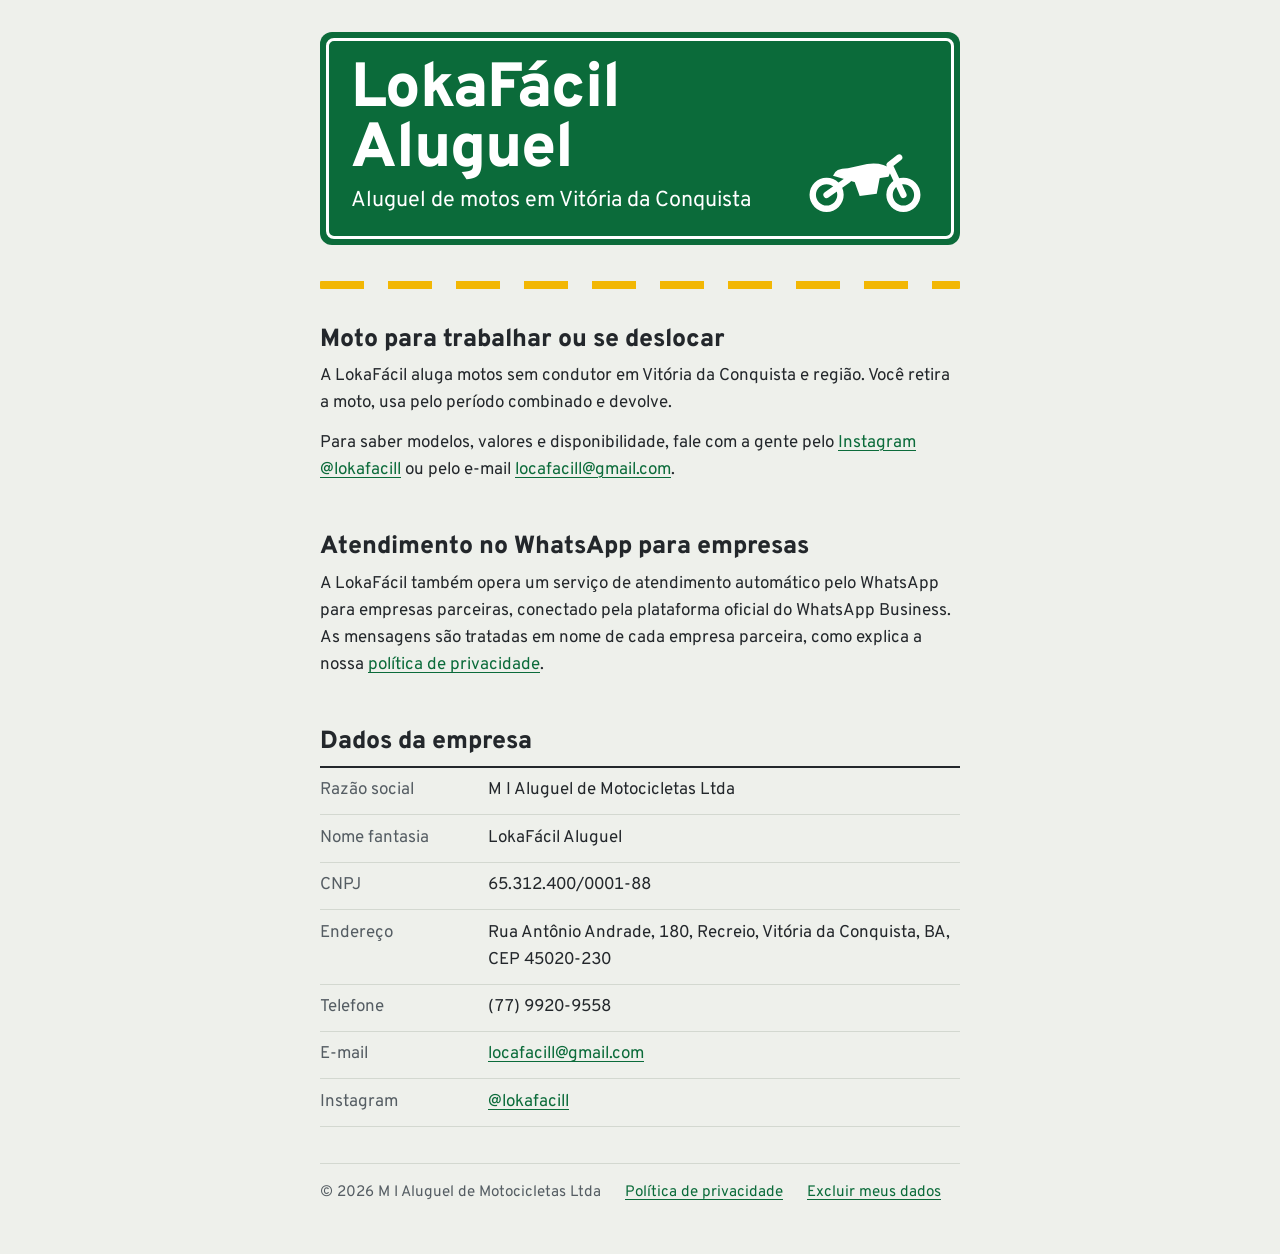
==== index.html @ fe65a920 "feat: site institucional da LokaFácil Aluguel no domínio lokafacill.com.br A página inicial, a polít" ====
<!doctype html>
<html lang="pt-BR">
<head>
  <meta charset="utf-8">
  <meta name="viewport" content="width=device-width, initial-scale=1">
  <title>LokaFácil Aluguel | Aluguel de motos em Vitória da Conquista</title>
  <meta name="description" content="LokaFácil Aluguel: aluguel de motos sem condutor em Vitória da Conquista, Bahia.">
  <link rel="preconnect" href="https://fonts.googleapis.com">
  <link rel="preconnect" href="https://fonts.gstatic.com" crossorigin>
  <link rel="stylesheet" href="https://fonts.googleapis.com/css2?family=Overpass:wght@400;800&display=swap">
  <link rel="stylesheet" href="estilo.css">
</head>
<body>
  <main class="pagina">
    <header class="placa">
      <div class="placa-miolo">
        <h1>LokaFácil Aluguel</h1>
        <p class="destino">Aluguel de motos em Vitória da Conquista</p>
        <svg viewBox="0 0 120 80" role="img" aria-label="Pictograma de moto" fill="none" stroke="currentColor" stroke-width="6" stroke-linecap="round" stroke-linejoin="round">
          <circle cx="24" cy="58" r="13"/>
          <circle cx="96" cy="58" r="13"/>
          <path d="M24 58 L44 44"/>
          <path d="M96 58 L83 30 L92 23"/>
          <path fill="currentColor" stroke="none" d="M30 40 Q32 33 44 33 L62 29 Q76 27 85 34 L82 41 L50 46 Z"/>
          <path fill="currentColor" stroke="none" d="M50 45 L74 41 L71 57 L55 59 Z"/>
        </svg>
      </div>
    </header>
    <div class="faixa" aria-hidden="true"></div>

    <section aria-labelledby="t-fazemos">
      <h2 id="t-fazemos">Moto para trabalhar ou se deslocar</h2>
      <p>A LokaFácil aluga motos sem condutor em Vitória da Conquista e região. Você retira a moto, usa pelo período combinado e devolve.</p>
      <p>Para saber modelos, valores e disponibilidade, fale com a gente pelo <a href="https://www.instagram.com/lokafacill/" rel="noopener">Instagram @lokafacill</a> ou pelo e-mail <a href="mailto:locafacill@gmail.com">locafacill@gmail.com</a>.</p>
    </section>

    <section aria-labelledby="t-whatsapp">
      <h2 id="t-whatsapp">Atendimento no WhatsApp para empresas</h2>
      <p>A LokaFácil também opera um serviço de atendimento automático pelo WhatsApp para empresas parceiras, conectado pela plataforma oficial do WhatsApp Business. As mensagens são tratadas em nome de cada empresa parceira, como explica a nossa <a href="privacidade.html">política de privacidade</a>.</p>
    </section>

    <section aria-labelledby="t-empresa">
      <h2 id="t-empresa">Dados da empresa</h2>
      <dl class="registro">
        <div><dt>Razão social</dt><dd>M I Aluguel de Motocicletas Ltda</dd></div>
        <div><dt>Nome fantasia</dt><dd>LokaFácil Aluguel</dd></div>
        <div><dt>CNPJ</dt><dd>65.312.400/0001-88</dd></div>
        <div><dt>Endereço</dt><dd>Rua Antônio Andrade, 180, Recreio, Vitória da Conquista, BA, CEP 45020-230</dd></div>
        <div><dt>Telefone</dt><dd>(77) 9920-9558</dd></div>
        <div><dt>E-mail</dt><dd><a href="mailto:locafacill@gmail.com">locafacill@gmail.com</a></dd></div>
        <div><dt>Instagram</dt><dd><a href="https://www.instagram.com/lokafacill/" rel="noopener">@lokafacill</a></dd></div>
      </dl>
    </section>

    <footer>
      <span>© 2026 M I Aluguel de Motocicletas Ltda</span>
      <a href="privacidade.html">Política de privacidade</a>
      <a href="privacidade.html#exclusao">Excluir meus dados</a>
    </footer>
  </main>
</body>
</html>
---- estilo.css ----
/*
  Placa de orientação de rodovia: o único elemento forte da página. O resto é documento sóbrio.
  Cores: verde-placa, branco-placa, asfalto (texto), meio-fio (fundo frio) e faixa amarela (só no divisor de pista).
  Letra: Overpass, a versão livre da Highway Gothic das placas de estrada, em 400 e 800.
  Layout: uma coluna alinhada à esquerda, até ~42rem; no celular, a placa ocupa a largura toda.
*/
:root {
  --verde-placa: #0b6b3a;
  --branco-placa: #ffffff;
  --asfalto: #23272b;
  --asfalto-suave: #555d63;
  --meio-fio: #eef0eb;
  --linha: #d3d8d0;
  --faixa: #f2b705;
  --link: #0b6b3a;
  --fonte: "Overpass", "Segoe UI", system-ui, sans-serif;
}
@media (prefers-color-scheme: dark) {
  :root {
    --asfalto: #edefea;
    --asfalto-suave: #aeb6af;
    --meio-fio: #1b1e21;
    --linha: #343a3f;
    --link: #8ad6ab;
    color-scheme: dark;
  }
}

* { box-sizing: border-box; }
html { -webkit-text-size-adjust: 100%; }
body {
  margin: 0;
  background: var(--meio-fio);
  color: var(--asfalto);
  font-family: var(--fonte);
  font-size: 1.0625rem;
  line-height: 1.6;
}
.pagina {
  max-width: 42rem;
  margin: 0 auto;
  padding-inline: 16px;
  padding-block: 2rem 3rem;
  display: grid;
  gap: 2.25rem;
}

/* A placa: verde, borda branca por dentro, cantos de placa. */
.placa {
  background: var(--verde-placa);
  color: var(--branco-placa);
  border-radius: 0.75rem;
  padding: 0.4rem;
}
.placa-miolo {
  border: 3px solid var(--branco-placa);
  border-radius: 0.5rem;
  padding: 1.25rem 1.35rem 1.1rem;
  display: grid;
  grid-template-columns: 1fr auto;
  align-items: end;
  gap: 0.25rem 1.25rem;
}
.placa h1 {
  margin: 0;
  font-weight: 800;
  font-size: clamp(2.4rem, 9vw, 3.9rem);
  line-height: 0.95;
  letter-spacing: -0.015em;
  text-wrap: balance;
}
.placa .destino { margin: 0; font-size: clamp(1.1rem, 3.5vw, 1.35rem); grid-column: 1; }
.placa .destino a { color: inherit; }
.placa svg { grid-column: 2; grid-row: 1 / span 2; width: clamp(5.5rem, 20vw, 8rem); height: auto; }
.placa.pequena h1 { font-size: clamp(2rem, 7vw, 3rem); }

/* A faixa amarela tracejada de pista: o divisor entre a placa e o texto. */
.faixa {
  height: 0.45rem;
  background: repeating-linear-gradient(90deg, var(--faixa) 0 2.75rem, transparent 2.75rem 4.25rem);
  border-radius: 1px;
}

h2 { font-weight: 800; font-size: 1.55rem; line-height: 1.2; margin: 0 0 0.55rem; text-wrap: balance; }
h3 { font-weight: 800; font-size: 1.1rem; margin: 1.15rem 0 0.3rem; }
section p { margin: 0 0 0.75rem; }
section ul { margin: 0 0 0.75rem; padding-left: 1.2rem; display: grid; gap: 0.35rem; }

/* Os dados da empresa: linhas de registro, sem cartão. */
.registro { margin: 0; border-top: 2px solid var(--asfalto); }
.registro div {
  display: grid;
  grid-template-columns: 9.5rem 1fr;
  gap: 1rem;
  padding: 0.6rem 0;
  border-bottom: 1px solid var(--linha);
}
.registro dt { color: var(--asfalto-suave); }
.registro dd { margin: 0; min-width: 0; overflow-wrap: anywhere; font-variant-numeric: tabular-nums; }

.atualizada { margin: 0; color: var(--asfalto-suave); }

a { color: var(--link); text-underline-offset: 0.18em; text-decoration-thickness: 1px; }
a:hover { text-decoration-thickness: 2px; }
a:focus-visible { outline: 3px solid var(--faixa); outline-offset: 2px; border-radius: 2px; }

footer {
  border-top: 1px solid var(--linha);
  padding-top: 1.1rem;
  color: var(--asfalto-suave);
  font-size: 0.95rem;
  display: flex;
  flex-wrap: wrap;
  gap: 0.5rem 1.5rem;
}

@media (max-width: 30rem) {
  .registro div { grid-template-columns: 1fr; gap: 0; }
  .placa-miolo { padding: 1rem 1rem 0.9rem; }
}
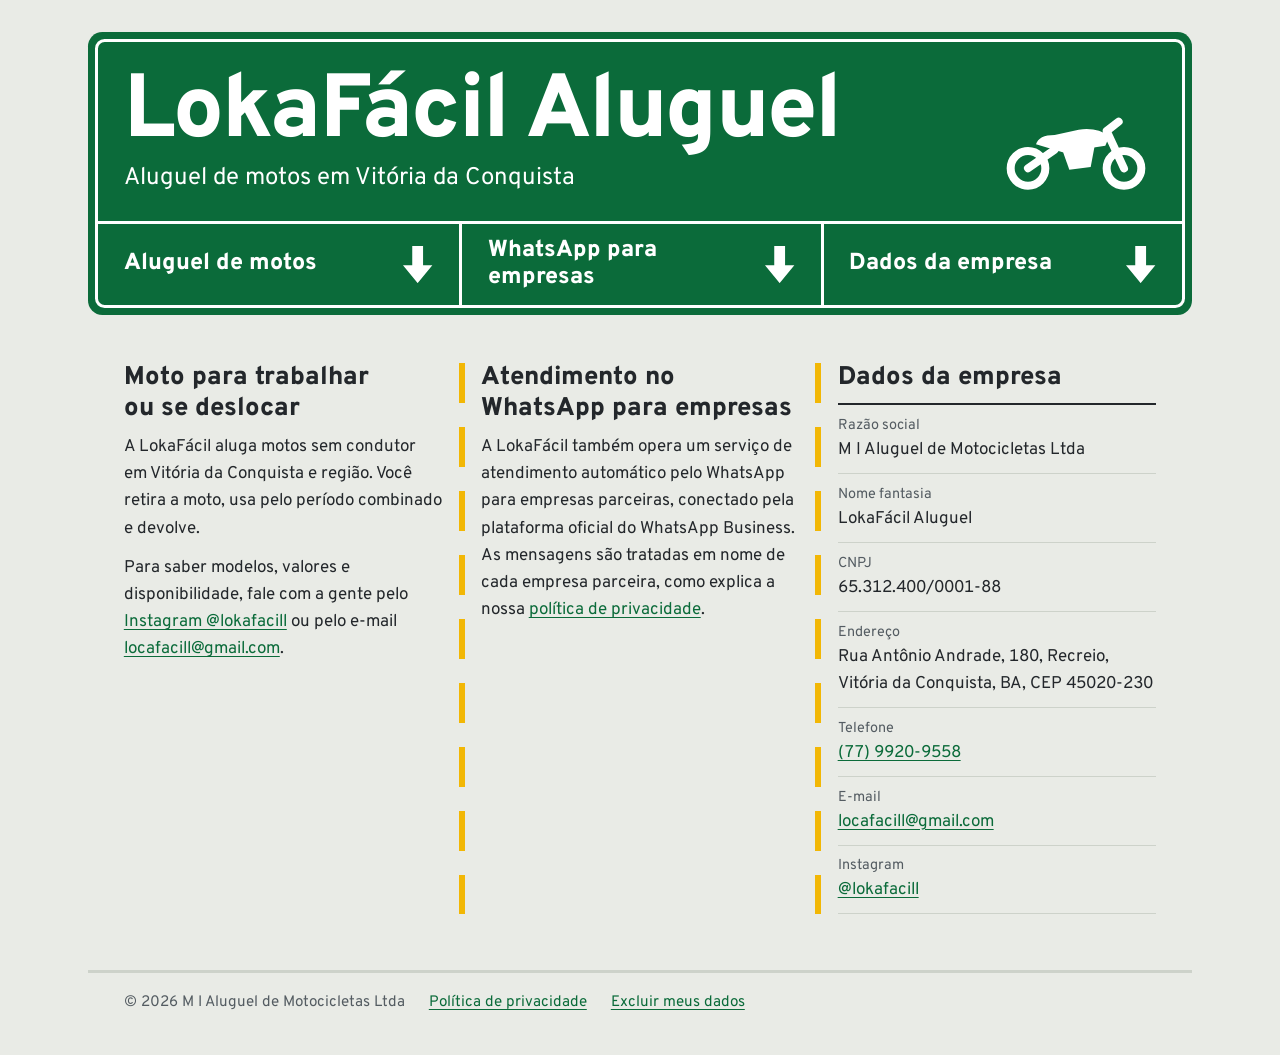
==== commit 0f2f8155: "feat: o pórtico de rodovia — a placa vira a navegação e as seções correm nas faixas da pista A placa" ====
--- a/index.html
+++ b/index.html
@@ -5,58 +5,72 @@
   <meta name="viewport" content="width=device-width, initial-scale=1">
   <title>LokaFácil Aluguel | Aluguel de motos em Vitória da Conquista</title>
   <meta name="description" content="LokaFácil Aluguel: aluguel de motos sem condutor em Vitória da Conquista, Bahia.">
+  <meta name="theme-color" content="#0b6b3a">
+  <link rel="icon" href="favicon.svg" type="image/svg+xml">
   <link rel="preconnect" href="https://fonts.googleapis.com">
   <link rel="preconnect" href="https://fonts.gstatic.com" crossorigin>
   <link rel="stylesheet" href="https://fonts.googleapis.com/css2?family=Overpass:wght@400;800&display=swap">
   <link rel="stylesheet" href="estilo.css">
 </head>
 <body>
-  <main class="pagina">
-    <header class="placa">
+  <svg width="0" height="0" class="oculto" aria-hidden="true">
+    <symbol id="seta" viewBox="0 0 40 48"><path d="M13 0h14v25h12L20 48 1 25h12z"/></symbol>
+  </svg>
+
+  <header class="portico">
+    <div class="placa">
       <div class="placa-miolo">
-        <h1>LokaFácil Aluguel</h1>
-        <p class="destino">Aluguel de motos em Vitória da Conquista</p>
-        <svg viewBox="0 0 120 80" role="img" aria-label="Pictograma de moto" fill="none" stroke="currentColor" stroke-width="6" stroke-linecap="round" stroke-linejoin="round">
-          <circle cx="24" cy="58" r="13"/>
-          <circle cx="96" cy="58" r="13"/>
-          <path d="M24 58 L44 44"/>
-          <path d="M96 58 L83 30 L92 23"/>
-          <path fill="currentColor" stroke="none" d="M30 40 Q32 33 44 33 L62 29 Q76 27 85 34 L82 41 L50 46 Z"/>
-          <path fill="currentColor" stroke="none" d="M50 45 L74 41 L71 57 L55 59 Z"/>
-        </svg>
+        <div class="marca">
+          <h1>LokaFácil Aluguel</h1>
+          <p class="destino">Aluguel de motos em Vitória da Conquista</p>
+          <svg class="moto" viewBox="0 0 120 80" role="img" aria-label="Pictograma de moto" fill="none" stroke="currentColor" stroke-width="6" stroke-linecap="round" stroke-linejoin="round">
+            <circle cx="24" cy="58" r="13"/>
+            <circle cx="96" cy="58" r="13"/>
+            <path d="M24 58 L44 44"/>
+            <path d="M96 58 L83 30 L92 23"/>
+            <path fill="currentColor" stroke="none" d="M30 40 Q32 33 44 33 L62 29 Q76 27 85 34 L82 41 L50 46 Z"/>
+            <path fill="currentColor" stroke="none" d="M50 45 L74 41 L71 57 L55 59 Z"/>
+          </svg>
+        </div>
+        <nav class="faixas" aria-label="Nesta página">
+          <a href="#aluguel"><span>Aluguel de motos</span><svg aria-hidden="true"><use href="#seta"/></svg></a>
+          <a href="#whatsapp"><span>WhatsApp para empresas</span><svg aria-hidden="true"><use href="#seta"/></svg></a>
+          <a href="#empresa"><span>Dados da empresa</span><svg aria-hidden="true"><use href="#seta"/></svg></a>
+        </nav>
       </div>
-    </header>
-    <div class="faixa" aria-hidden="true"></div>
+    </div>
+  </header>
 
-    <section aria-labelledby="t-fazemos">
+  <main class="pista">
+    <section id="aluguel" aria-labelledby="t-fazemos">
       <h2 id="t-fazemos">Moto para trabalhar ou se deslocar</h2>
       <p>A LokaFácil aluga motos sem condutor em Vitória da Conquista e região. Você retira a moto, usa pelo período combinado e devolve.</p>
       <p>Para saber modelos, valores e disponibilidade, fale com a gente pelo <a href="https://www.instagram.com/lokafacill/" rel="noopener">Instagram @lokafacill</a> ou pelo e-mail <a href="mailto:locafacill@gmail.com">locafacill@gmail.com</a>.</p>
     </section>
 
-    <section aria-labelledby="t-whatsapp">
+    <section id="whatsapp" aria-labelledby="t-whatsapp">
       <h2 id="t-whatsapp">Atendimento no WhatsApp para empresas</h2>
       <p>A LokaFácil também opera um serviço de atendimento automático pelo WhatsApp para empresas parceiras, conectado pela plataforma oficial do WhatsApp Business. As mensagens são tratadas em nome de cada empresa parceira, como explica a nossa <a href="privacidade.html">política de privacidade</a>.</p>
     </section>
 
-    <section aria-labelledby="t-empresa">
+    <section id="empresa" aria-labelledby="t-empresa">
       <h2 id="t-empresa">Dados da empresa</h2>
       <dl class="registro">
         <div><dt>Razão social</dt><dd>M I Aluguel de Motocicletas Ltda</dd></div>
         <div><dt>Nome fantasia</dt><dd>LokaFácil Aluguel</dd></div>
         <div><dt>CNPJ</dt><dd>65.312.400/0001-88</dd></div>
-        <div><dt>Endereço</dt><dd>Rua Antônio Andrade, 180, Recreio, Vitória da Conquista, BA, CEP 45020-230</dd></div>
-        <div><dt>Telefone</dt><dd>(77) 9920-9558</dd></div>
+        <div><dt>Endereço</dt><dd>Rua Antônio Andrade, 180, Recreio, Vitória da Conquista, BA, <span class="junto">CEP 45020-230</span></dd></div>
+        <div><dt>Telefone</dt><dd><a class="junto" href="tel:+557799209558">(77) 9920-9558</a></dd></div>
         <div><dt>E-mail</dt><dd><a href="mailto:locafacill@gmail.com">locafacill@gmail.com</a></dd></div>
         <div><dt>Instagram</dt><dd><a href="https://www.instagram.com/lokafacill/" rel="noopener">@lokafacill</a></dd></div>
       </dl>
     </section>
+  </main>
 
-    <footer>
-      <span>© 2026 M I Aluguel de Motocicletas Ltda</span>
-      <a href="privacidade.html">Política de privacidade</a>
-      <a href="privacidade.html#exclusao">Excluir meus dados</a>
-    </footer>
-  </main>
+  <footer class="acostamento">
+    <span>© 2026 M I Aluguel de Motocicletas Ltda</span>
+    <a href="privacidade.html">Política de privacidade</a>
+    <a href="privacidade.html#exclusao">Excluir meus dados</a>
+  </footer>
 </body>
 </html>
--- a/estilo.css
+++ b/estilo.css
@@ -1,112 +1,162 @@
 /*
-  Placa de orientação de rodovia: o único elemento forte da página. O resto é documento sóbrio.
-  Cores: verde-placa, branco-placa, asfalto (texto), meio-fio (fundo frio) e faixa amarela (só no divisor de pista).
+  O pórtico de rodovia: a placa suspensa é a navegação, e cada faixa dela aponta (seta para baixo, como nas placas
+  aéreas) para a faixa da pista logo abaixo — as seções. É o único elemento forte; o resto é documento sóbrio.
+  Cores: verde-placa e branco-placa; asfalto (texto) sobre concreto (fundo); a faixa amarela só na pintura da pista e
+  no foco do teclado. No modo escuro, o fundo vira o próprio asfalto.
   Letra: Overpass, a versão livre da Highway Gothic das placas de estrada, em 400 e 800.
-  Layout: uma coluna alinhada à esquerda, até ~42rem; no celular, a placa ocupa a largura toda.
+  Layout: no computador, três faixas lado a lado sob as três faixas da placa; no celular, tudo empilha.
 */
 :root {
   --verde-placa: #0b6b3a;
   --branco-placa: #ffffff;
   --asfalto: #23272b;
-  --asfalto-suave: #555d63;
-  --meio-fio: #eef0eb;
-  --linha: #d3d8d0;
+  --asfalto-suave: #545c62;
+  --concreto: #e9ebe6;
+  --linha: #cdd2ca;
   --faixa: #f2b705;
   --link: #0b6b3a;
   --fonte: "Overpass", "Segoe UI", system-ui, sans-serif;
+  --largura: 74rem;
+  --margem: clamp(16px, 4vw, 2.5rem);
+  /* O recuo da placa até o texto dela: a borda verde, o friso branco e o respiro. O texto da pista usa o mesmo. */
+  --recuo: calc(0.45rem + 3px + clamp(1rem, 2.4vw, 1.6rem));
+  --entre-faixas: clamp(1.5rem, 3vw, 2.75rem);
+  color-scheme: light;
 }
 @media (prefers-color-scheme: dark) {
   :root {
-    --asfalto: #edefea;
-    --asfalto-suave: #aeb6af;
-    --meio-fio: #1b1e21;
-    --linha: #343a3f;
-    --link: #8ad6ab;
+    --asfalto: #eceee9;
+    --asfalto-suave: #aab2ab;
+    --concreto: #25292d;
+    --linha: #3b4247;
+    --link: #8fd9b0;
     color-scheme: dark;
   }
 }
 
 * { box-sizing: border-box; }
-html { -webkit-text-size-adjust: 100%; }
+html { -webkit-text-size-adjust: 100%; scroll-behavior: smooth; }
+@media (prefers-reduced-motion: reduce) { html { scroll-behavior: auto; } }
 body {
   margin: 0;
-  background: var(--meio-fio);
+  background: var(--concreto);
   color: var(--asfalto);
   font-family: var(--fonte);
   font-size: 1.0625rem;
   line-height: 1.6;
 }
-.pagina {
-  max-width: 42rem;
+.oculto { position: absolute; }
+
+/* O pórtico: a placa ocupa a largura da pista. */
+.portico {
+  max-width: var(--largura);
   margin: 0 auto;
-  padding-inline: 16px;
-  padding-block: 2rem 3rem;
-  display: grid;
-  gap: 2.25rem;
+  padding: clamp(1rem, 3vw, 2rem) var(--margem) 0;
 }
-
-/* A placa: verde, borda branca por dentro, cantos de placa. */
 .placa {
   background: var(--verde-placa);
   color: var(--branco-placa);
-  border-radius: 0.75rem;
-  padding: 0.4rem;
+  border-radius: 0.9rem;
+  padding: 0.45rem;
 }
 .placa-miolo {
   border: 3px solid var(--branco-placa);
-  border-radius: 0.5rem;
-  padding: 1.25rem 1.35rem 1.1rem;
+  border-radius: 0.6rem;
+}
+.marca {
   display: grid;
   grid-template-columns: 1fr auto;
   align-items: end;
-  gap: 0.25rem 1.25rem;
+  gap: 0.25rem 1.5rem;
+  padding: clamp(1.1rem, 2.6vw, 1.9rem) clamp(1rem, 2.4vw, 1.6rem) clamp(1rem, 2.2vw, 1.5rem);
 }
-.placa h1 {
+.marca h1 {
   margin: 0;
   font-weight: 800;
-  font-size: clamp(2.4rem, 9vw, 3.9rem);
-  line-height: 0.95;
-  letter-spacing: -0.015em;
+  font-size: clamp(2.6rem, 8.5vw, 5.6rem);
+  line-height: 0.92;
+  letter-spacing: -0.02em;
   text-wrap: balance;
 }
-.placa .destino { margin: 0; font-size: clamp(1.1rem, 3.5vw, 1.35rem); grid-column: 1; }
-.placa .destino a { color: inherit; }
-.placa svg { grid-column: 2; grid-row: 1 / span 2; width: clamp(5.5rem, 20vw, 8rem); height: auto; }
-.placa.pequena h1 { font-size: clamp(2rem, 7vw, 3rem); }
+.marca .destino { margin: 0; font-size: clamp(1.1rem, 2.6vw, 1.5rem); grid-column: 1; }
+.marca .destino a { color: inherit; }
+.marca .moto { grid-column: 2; grid-row: 1 / span 2; width: clamp(5rem, 16vw, 10rem); height: auto; }
+.pequena .marca h1 { font-size: clamp(2.1rem, 6.5vw, 3.8rem); }
 
-/* A faixa amarela tracejada de pista: o divisor entre a placa e o texto. */
-.faixa {
-  height: 0.45rem;
-  background: repeating-linear-gradient(90deg, var(--faixa) 0 2.75rem, transparent 2.75rem 4.25rem);
-  border-radius: 1px;
+/* As faixas da placa: cada destino com a seta da placa aérea. Separadas por friso branco, como na placa de verdade. */
+.faixas {
+  display: grid;
+  grid-template-columns: repeat(3, 1fr);
+  border-top: 3px solid var(--branco-placa);
+}
+.faixas a {
+  display: flex;
+  align-items: center;
+  justify-content: space-between;
+  gap: 1rem;
+  padding: 0.85rem clamp(1rem, 2.4vw, 1.6rem);
+  color: var(--branco-placa);
+  font-weight: 800;
+  font-size: clamp(1.1rem, 1.9vw, 1.45rem);
+  line-height: 1.15;
+  text-decoration: none;
+}
+.faixas a + a { border-left: 3px solid var(--branco-placa); }
+.faixas svg { flex: none; width: 1.35em; height: 1.6em; fill: currentColor; }
+.faixas a:hover span { text-decoration: underline; text-decoration-thickness: 2px; text-underline-offset: 0.2em; }
+.pequena .faixas { grid-template-columns: 1fr; }
+
+/* A pista: as seções correm nas faixas, separadas pela faixa amarela tracejada. */
+.pista, .documento {
+  max-width: var(--largura);
+  margin: 0 auto;
+  padding: clamp(1.75rem, 4vw, 3rem) calc(var(--margem) + var(--recuo)) clamp(2rem, 5vw, 3.5rem);
+}
+.pista {
+  display: grid;
+  grid-template-columns: repeat(3, 1fr);
+  column-gap: var(--entre-faixas);
+}
+.pista section { position: relative; min-width: 0; scroll-margin-top: 1rem; }
+.pista section + section::before {
+  content: "";
+  position: absolute;
+  top: 0;
+  bottom: 0;
+  left: calc(var(--entre-faixas) / -2 - 3px);
+  width: 6px;
+  background: repeating-linear-gradient(180deg, var(--faixa) 0 2.5rem, transparent 2.5rem 4rem);
 }
 
-h2 { font-weight: 800; font-size: 1.55rem; line-height: 1.2; margin: 0 0 0.55rem; text-wrap: balance; }
+/* O documento (a política): uma coluna de leitura, alinhada ao texto da placa. */
+.documento > * { max-width: 46rem; }
+.documento section { scroll-margin-top: 1rem; margin-top: 2.25rem; }
+
+h2 { font-weight: 800; font-size: clamp(1.35rem, 2.2vw, 1.6rem); line-height: 1.2; margin: 0 0 0.6rem; text-wrap: balance; }
 h3 { font-weight: 800; font-size: 1.1rem; margin: 1.15rem 0 0.3rem; }
 section p { margin: 0 0 0.75rem; }
 section ul { margin: 0 0 0.75rem; padding-left: 1.2rem; display: grid; gap: 0.35rem; }
+.atualizada { margin: 0; color: var(--asfalto-suave); }
 
-/* Os dados da empresa: linhas de registro, sem cartão. */
+/* Os dados da empresa: linhas de registro, o rótulo acima do dado (a faixa é estreita). */
 .registro { margin: 0; border-top: 2px solid var(--asfalto); }
-.registro div {
-  display: grid;
-  grid-template-columns: 9.5rem 1fr;
-  gap: 1rem;
-  padding: 0.6rem 0;
-  border-bottom: 1px solid var(--linha);
-}
-.registro dt { color: var(--asfalto-suave); }
+.registro div { padding: 0.55rem 0; border-bottom: 1px solid var(--linha); }
+.registro dt { color: var(--asfalto-suave); font-size: 0.9rem; }
 .registro dd { margin: 0; min-width: 0; overflow-wrap: anywhere; font-variant-numeric: tabular-nums; }
-
-.atualizada { margin: 0; color: var(--asfalto-suave); }
+.junto { white-space: nowrap; }
 
 a { color: var(--link); text-underline-offset: 0.18em; text-decoration-thickness: 1px; }
 a:hover { text-decoration-thickness: 2px; }
-a:focus-visible { outline: 3px solid var(--faixa); outline-offset: 2px; border-radius: 2px; }
+a:focus-visible { outline: 3px solid var(--faixa); outline-offset: 3px; border-radius: 3px; }
+.faixas a:focus-visible { outline-offset: -6px; }
 
-footer {
-  border-top: 1px solid var(--linha);
-  padding-top: 1.1rem;
+/* O acostamento: a linha de bordo contínua fecha a pista. */
+/* Da largura da placa, para a linha de bordo terminar onde a placa termina. */
+.acostamento {
+  width: min(calc(100% - 2 * var(--margem)), calc(var(--largura) - 2 * var(--margem)));
+  margin: 0 auto 2.5rem;
+  padding: 1.1rem var(--recuo) 0;
+  border-top: 3px solid var(--linha);
   color: var(--asfalto-suave);
   font-size: 0.95rem;
   display: flex;
@@ -114,7 +164,23 @@
   gap: 0.5rem 1.5rem;
 }
 
+/* No celular e no tablet: a placa empilha os destinos; as seções descem uma a uma, com a faixa tracejada deitada. */
+@media (max-width: 56rem) {
+  .faixas { grid-template-columns: 1fr; }
+  .faixas a + a { border-left: 0; border-top: 3px solid var(--branco-placa); }
+  .pista { grid-template-columns: 1fr; row-gap: calc(var(--entre-faixas) * 1.6); }
+  .pista section + section::before {
+    top: calc(var(--entre-faixas) * -0.8 - 3px);
+    bottom: auto;
+    left: 0;
+    right: 0;
+    width: auto;
+    height: 6px;
+    background: repeating-linear-gradient(90deg, var(--faixa) 0 2.5rem, transparent 2.5rem 4rem);
+  }
+}
 @media (max-width: 30rem) {
-  .registro div { grid-template-columns: 1fr; gap: 0; }
-  .placa-miolo { padding: 1rem 1rem 0.9rem; }
+  :root { --recuo: 0px; }
+  .marca { grid-template-columns: 1fr; }
+  .marca .moto { grid-column: 1; grid-row: auto; justify-self: end; width: 4.5rem; margin-top: -0.25rem; }
 }
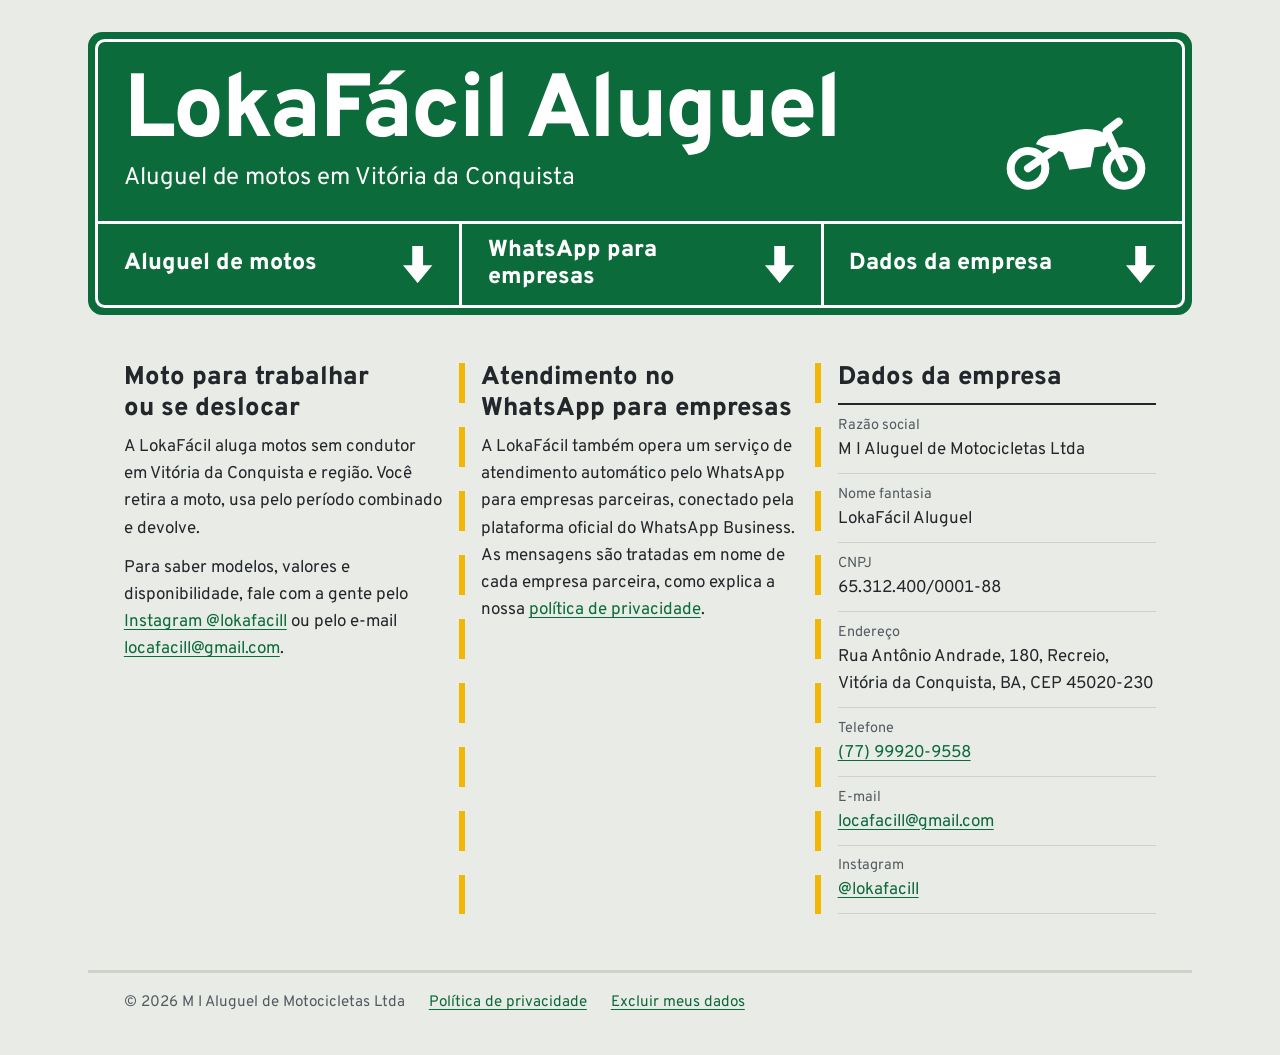
==== commit 5091a5b9: "fix: o telefone com o 9 (o do WhatsApp) na página e na política (Izaias, 10/10) Co-Authored-By: Clau" ====
--- a/index.html
+++ b/index.html
@@ -60,7 +60,7 @@
         <div><dt>Nome fantasia</dt><dd>LokaFácil Aluguel</dd></div>
         <div><dt>CNPJ</dt><dd>65.312.400/0001-88</dd></div>
         <div><dt>Endereço</dt><dd>Rua Antônio Andrade, 180, Recreio, Vitória da Conquista, BA, <span class="junto">CEP 45020-230</span></dd></div>
-        <div><dt>Telefone</dt><dd><a class="junto" href="tel:+557799209558">(77) 9920-9558</a></dd></div>
+        <div><dt>Telefone</dt><dd><a class="junto" href="tel:+5577999209558">(77) 99920-9558</a></dd></div>
         <div><dt>E-mail</dt><dd><a href="mailto:locafacill@gmail.com">locafacill@gmail.com</a></dd></div>
         <div><dt>Instagram</dt><dd><a href="https://www.instagram.com/lokafacill/" rel="noopener">@lokafacill</a></dd></div>
       </dl>
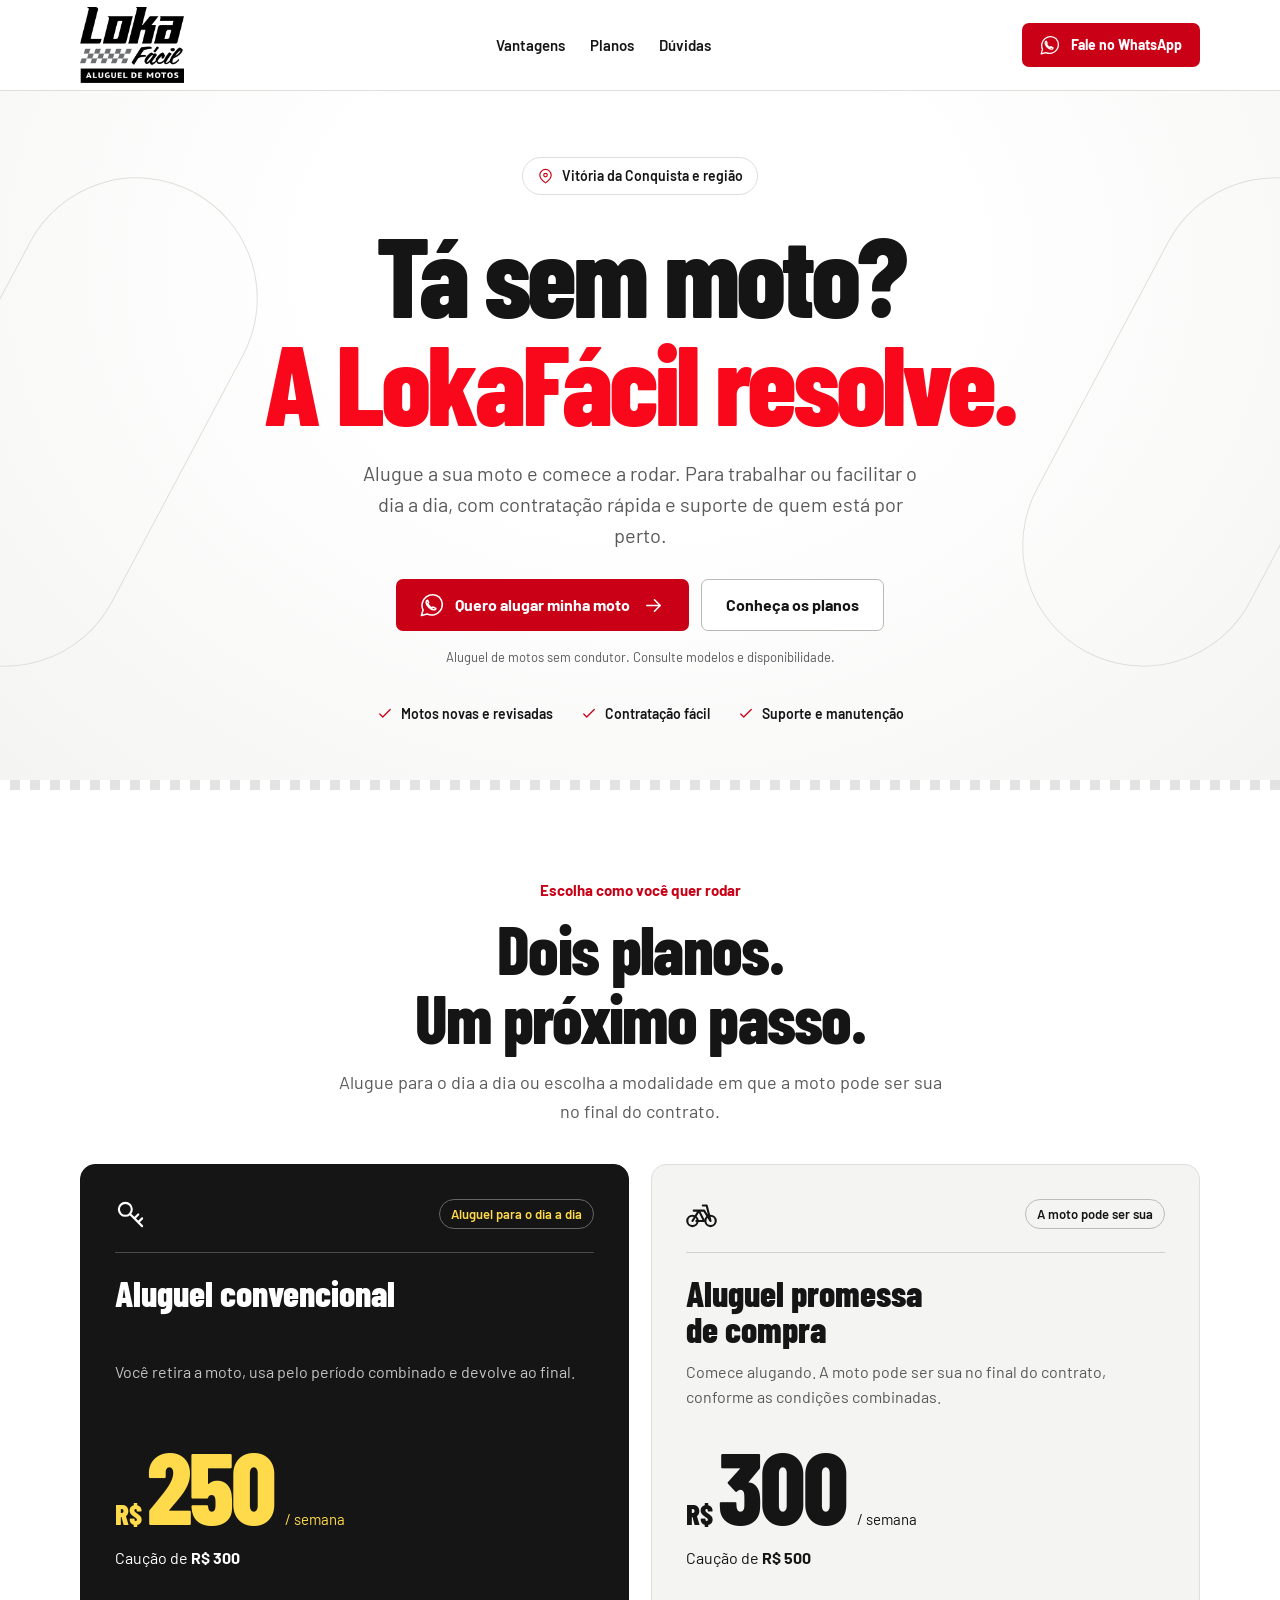
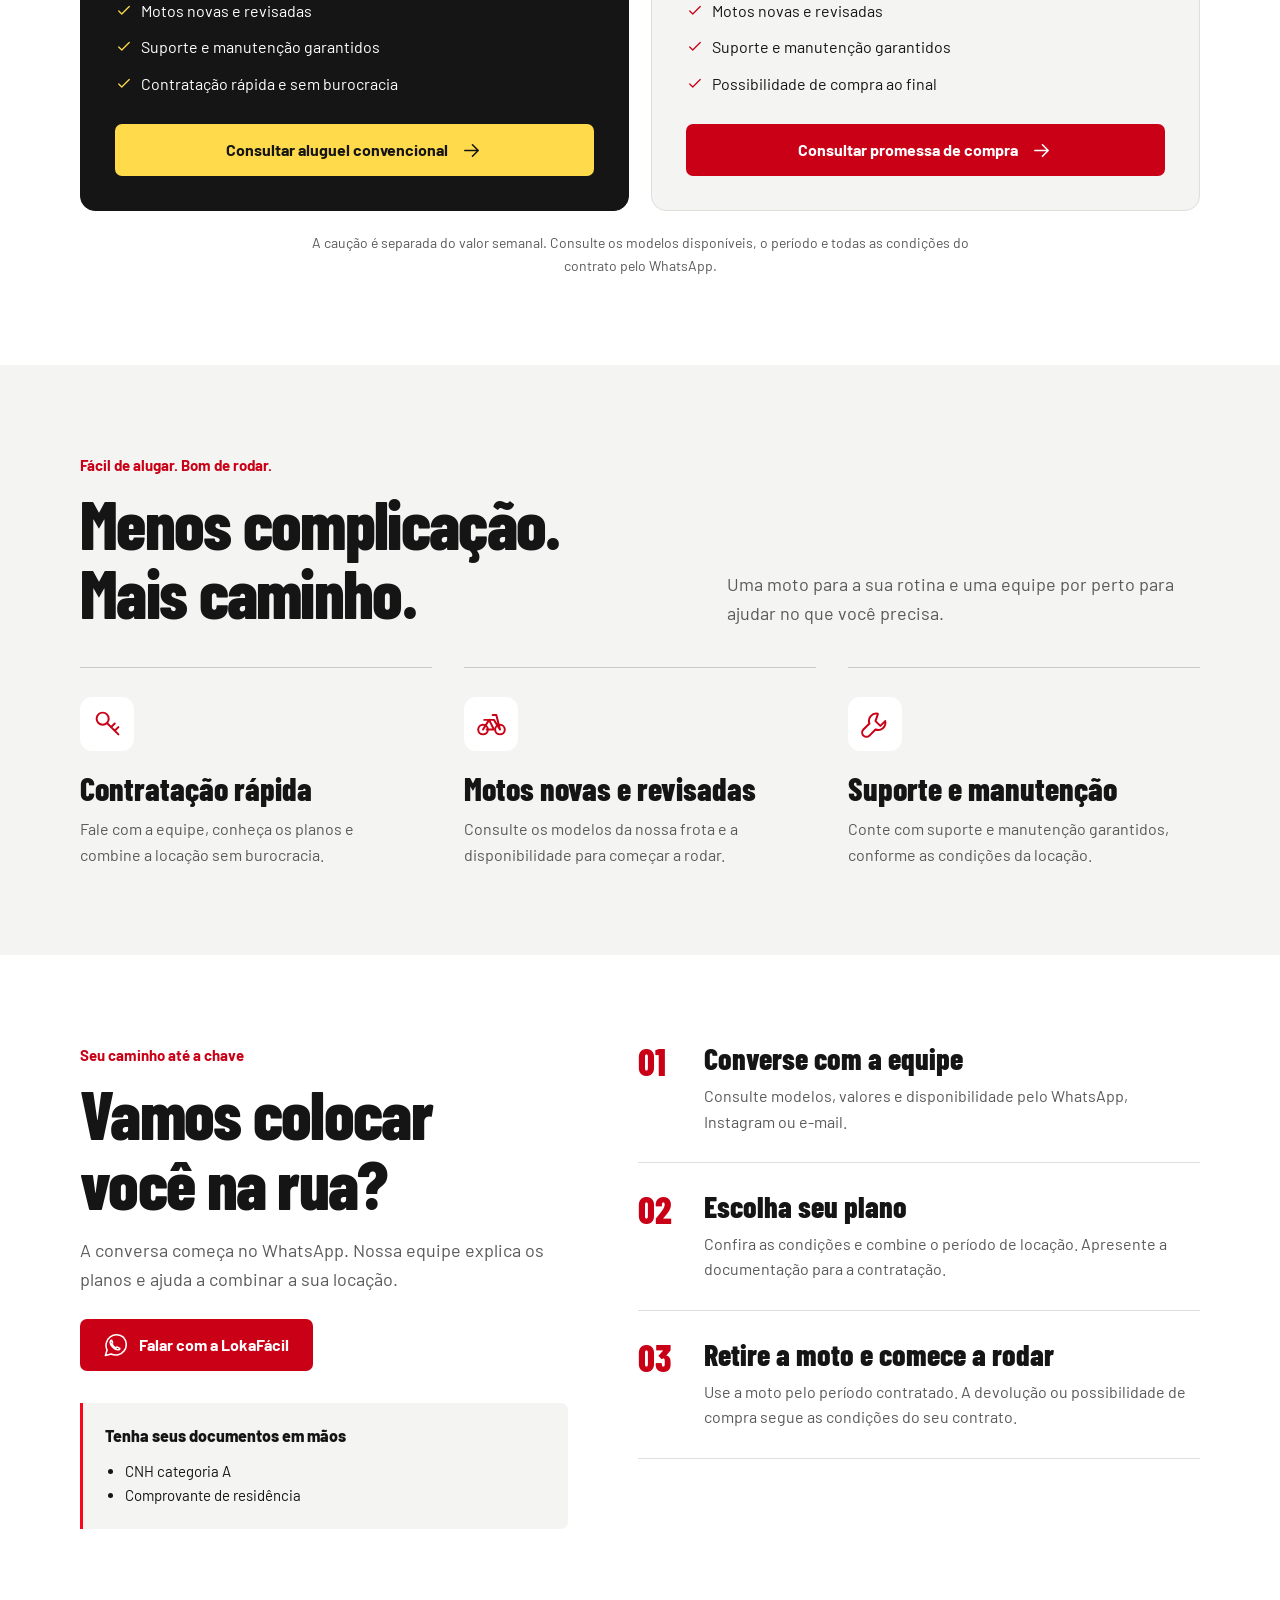
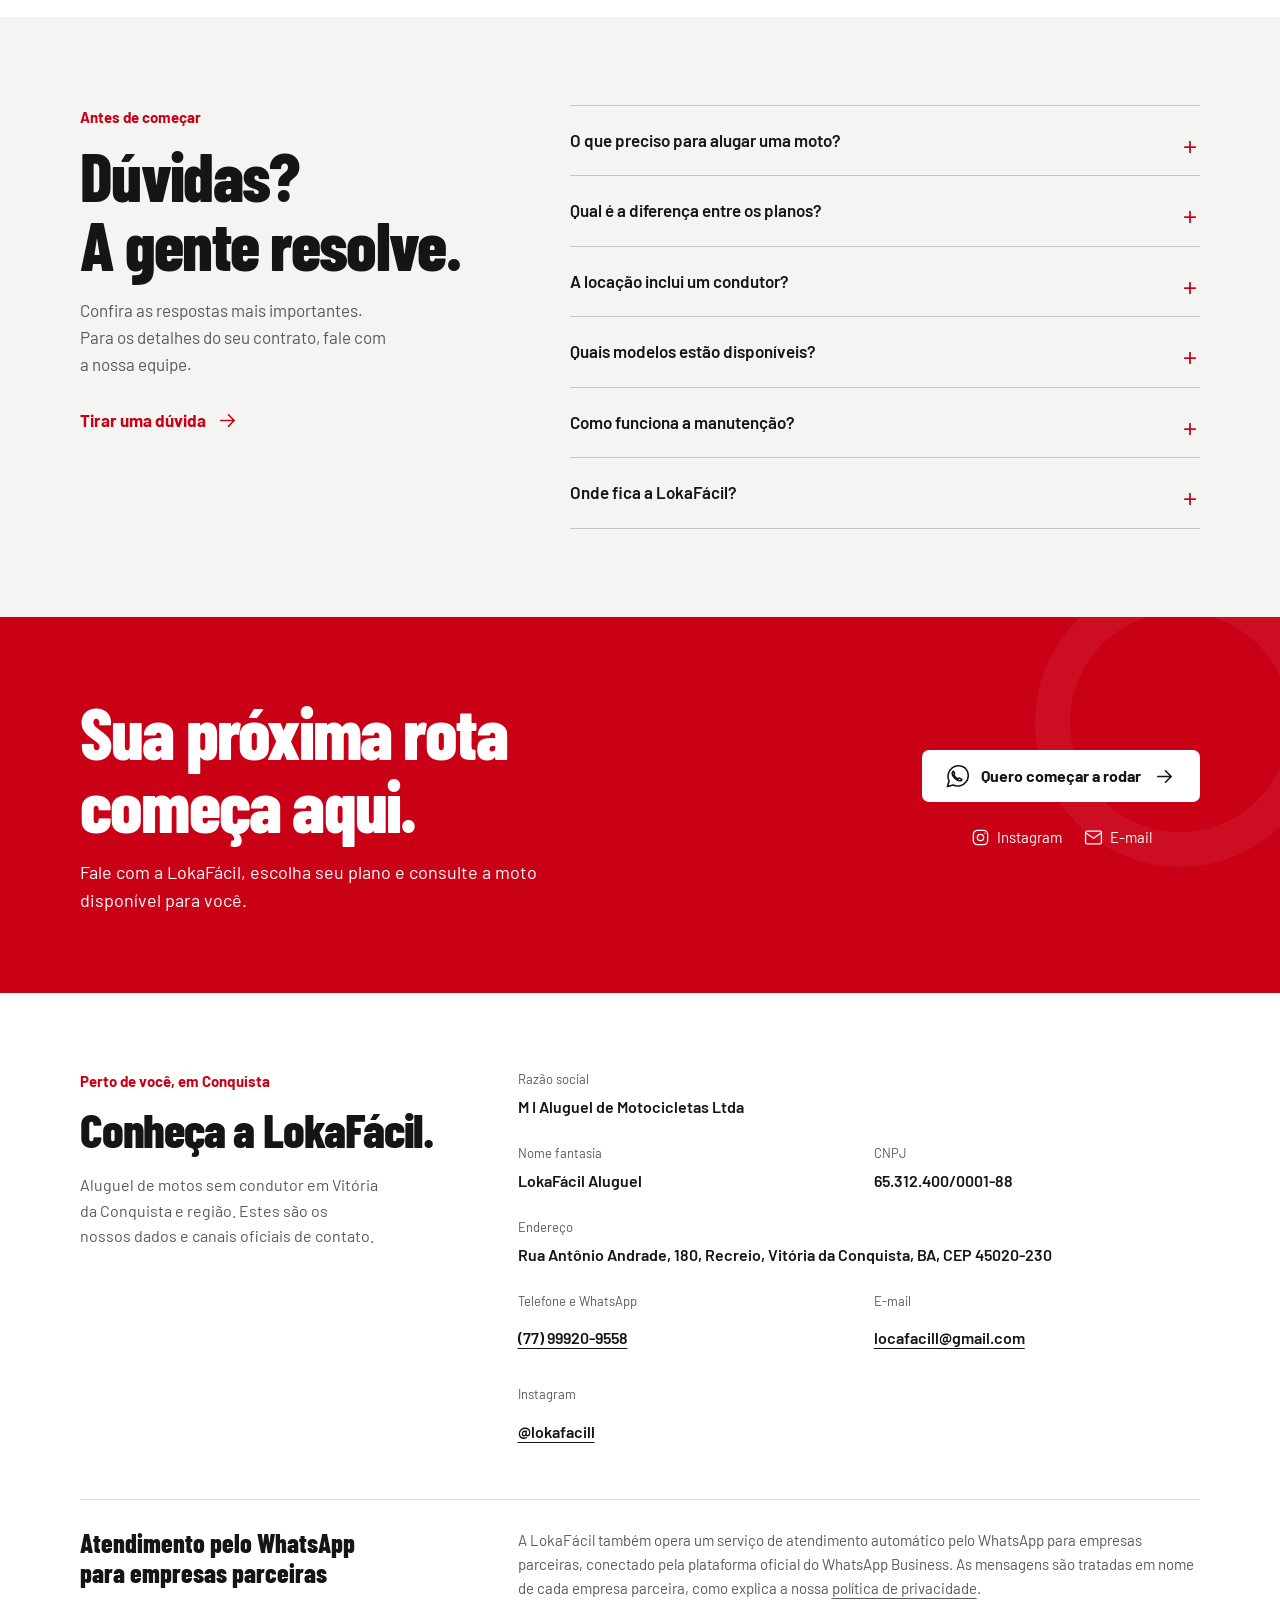
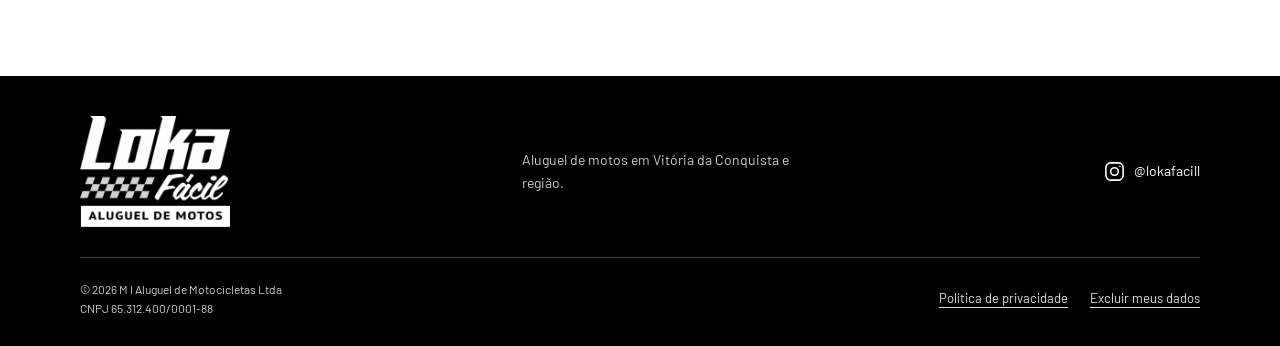
==== commit 3d8e1ea8: "feat: o site novo da LokaFácil, com a identidade do Instagram (design do ChatGPT) Planos com os preç" ====
--- a/index.html
+++ b/index.html
@@ -1,76 +1,27 @@
 <!doctype html>
 <html lang="pt-BR">
 <head>
-  <meta charset="utf-8">
-  <meta name="viewport" content="width=device-width, initial-scale=1">
-  <title>LokaFácil Aluguel | Aluguel de motos em Vitória da Conquista</title>
-  <meta name="description" content="LokaFácil Aluguel: aluguel de motos sem condutor em Vitória da Conquista, Bahia.">
-  <meta name="theme-color" content="#0b6b3a">
-  <link rel="icon" href="favicon.svg" type="image/svg+xml">
-  <link rel="preconnect" href="https://fonts.googleapis.com">
-  <link rel="preconnect" href="https://fonts.gstatic.com" crossorigin>
-  <link rel="stylesheet" href="https://fonts.googleapis.com/css2?family=Overpass:wght@400;800&display=swap">
-  <link rel="stylesheet" href="estilo.css">
+<meta charset="utf-8"><meta name="viewport" content="width=device-width, initial-scale=1"><title>LokaFácil Aluguel | Aluguel de motos em Vitória da Conquista</title><meta name="description" content="Alugue sua moto em Vitória da Conquista. Plano convencional por R$ 250 por semana e promessa de compra por R$ 300 por semana. Consulte disponibilidade."><meta name="theme-color" content="#f8081a"><link rel="canonical" href="https://lokafacill.com.br/"><link rel="icon" href="[data-uri]" type="image/jpeg"><meta property="og:title" content="LokaFácil Aluguel | Aluguel de motos em Vitória da Conquista"><meta property="og:description" content="Alugue sua moto em Vitória da Conquista. Plano convencional por R$ 250 por semana e promessa de compra por R$ 300 por semana. Consulte disponibilidade."><meta property="og:url" content="https://lokafacill.com.br/"><meta property="og:type" content="website"><meta property="og:locale" content="pt_BR"><meta property="og:image" content="https://lokafacill.com.br/img/og-lokafacil.png"><meta property="og:image:width" content="1200"><meta property="og:image:height" content="630"><meta property="og:image:alt" content="LokaFácil Aluguel — aluguel de motos em Vitória da Conquista"><link rel="preconnect" href="https://fonts.googleapis.com"><link rel="preconnect" href="https://fonts.gstatic.com" crossorigin><link href="https://fonts.googleapis.com/css2?family=Barlow:wght@400;600;700&family=Barlow+Condensed:ital,wght@0,700;0,800;0,900;1,900&display=swap" rel="stylesheet"><style>
+:root{--red:#f8081a;--action:#c90016;--ink:#151515;--muted:#595959;--paper:#fff;--soft:#f4f4f3;--line:#dededb;--yellow:#ffda4a;--display:'Barlow Condensed','Impact',sans-serif;--body:'Barlow','Verdana',sans-serif}
+*{box-sizing:border-box}html{scroll-behavior:smooth;scroll-padding-top:150px}body{margin:0;color:var(--ink);background:var(--paper);font-family:var(--body);font-size:17px;line-height:1.6}a{color:inherit;text-underline-offset:4px}a,summary{-webkit-tap-highlight-color:transparent}a:focus-visible,summary:focus-visible{outline:3px solid #1768aa;outline-offset:5px}h1,h2,h3,p{margin:0}h1,h2,h3{font-family:var(--display);font-weight:800;line-height:1.02}h2{font-size:clamp(40px,5.3vw,68px);letter-spacing:-.025em}h3{font-size:32px}img,svg{max-width:100%}.wrap{width:min(1120px,calc(100% - 48px));margin-inline:auto}.svg-defs{position:absolute;width:0;height:0;overflow:hidden}.icon{width:23px;height:23px;flex:none;fill:none;stroke:currentColor;stroke-width:1.65;stroke-linecap:round;stroke-linejoin:round}.nowrap{white-space:nowrap}.skip{position:fixed;z-index:100;left:16px;top:-100px;background:var(--ink);color:white;padding:12px 20px}.skip:focus{top:12px}.button{min-height:52px;display:inline-flex;align-items:center;justify-content:center;gap:12px;padding:12px 24px;border-radius:7px;text-decoration:none;font-size:16px;font-weight:700;line-height:1.4;transition:background .16s,transform .16s}.button:hover{transform:translateY(-2px)}.button-primary{color:#fff;background:var(--action)}.button-primary:hover{background:#aa0012}.button-secondary{background:#fff;border:1px solid #b8b8b4}.button-secondary:hover{background:var(--soft)}.button-dark{background:var(--ink);color:#fff}.button-light{background:#fff;color:var(--ink)}.button-yellow{background:var(--yellow);color:var(--ink)}.button-full{width:100%}.brand{display:inline-flex;align-items:center;text-decoration:none;flex:none;line-height:1}.brand img{display:block;width:104px;height:auto}.footer .brand img{width:150px}.site-header{position:sticky;top:0;z-index:30;background:rgba(255,255,255,.96);border-bottom:1px solid var(--line);backdrop-filter:blur(12px)}.header-inner{display:flex;align-items:center;justify-content:space-between;gap:20px;min-height:90px}.main-nav{display:flex;gap:25px}.main-nav a{min-width:44px;display:flex;align-items:center;min-height:44px;text-decoration:none;font-size:15px;font-weight:600}.main-nav a:hover{color:var(--action)}.header-cta{min-height:44px;padding:10px 18px;font-size:14px}.header-cta .icon{width:19px;height:19px}
+.hero{position:relative;overflow:clip;padding:66px 0 54px;text-align:center;background:radial-gradient(ellipse at 50% 25%,#fff 35%,#f4f4f3 100%)}.hero::before,.hero::after{content:'';position:absolute;width:240px;height:520px;top:70px;border:1px solid #dfdfdb;transform:rotate(28deg);border-radius:150px;pointer-events:none}.hero::before{left:calc(50% - 690px)}.hero::after{right:calc(50% - 690px)}.hero-content{position:relative;z-index:1}.location{display:inline-flex;align-items:center;gap:8px;font-size:14px;font-weight:600;border:1px solid var(--line);border-radius:30px;padding:7px 14px;background:#fff}.location .icon{width:17px;height:17px;color:var(--action)}.hero h1{font-size:clamp(64px,8.7vw,116px);letter-spacing:-.035em;line-height:.97;margin:25px auto 22px;max-width:960px}.hero h1 span{display:block;color:var(--red)}.hero-description{max-width:575px;margin:auto;color:var(--muted);font-size:20px;line-height:1.55}.hero-actions{display:flex;justify-content:center;gap:12px;margin-top:28px}.hero-note{margin-top:16px;font-size:13px;color:var(--muted)}.hero-bottom{display:flex;justify-content:center;gap:27px;list-style:none;padding:0;margin:35px 0 0;font-size:14px;font-weight:600}.hero-bottom li{display:flex;align-items:center;gap:7px}.hero-bottom .icon{color:var(--action);width:18px;height:18px}.checkered{height:10px;background:conic-gradient(var(--ink) 25%,#fff 0 50%,var(--ink) 0 75%,#fff 0);background-size:20px 20px;opacity:.12}
+.section{padding:88px 0}.section-heading{max-width:760px;margin:0 auto 38px;text-align:center}.section-heading p{margin-top:16px;color:var(--muted);font-size:18px;max-width:610px;margin-inline:auto}.section-kicker{display:block;color:var(--action);font-size:15px;font-weight:700;margin-bottom:12px}.plans-grid{display:grid;grid-template-columns:1fr 1fr;gap:22px;align-items:stretch}.plan{min-width:0;border:1px solid var(--line);border-radius:15px;padding:34px;position:relative;display:flex;flex-direction:column}.plan-dark{background:var(--ink);color:#fff;border-color:var(--ink)}.plan-light{background:var(--soft)}.plan-top{display:flex;align-items:center;justify-content:space-between;gap:12px;padding-bottom:22px;border-bottom:1px solid #d1d1cd}.plan-dark .plan-top{border-color:#494949}.plan-label{font-size:13px;border:1px solid #bbb;border-radius:30px;padding:4px 11px;font-weight:600;white-space:normal;text-align:center}.plan-dark .plan-label{border-color:#666;color:var(--yellow)}.plan-top .icon{width:31px;height:31px}.plan h3{min-height:2.04em;margin-top:22px;font-size:36px;max-width:340px}.plan-description{font-size:16px;line-height:1.55;min-height:50px;margin-top:12px;color:var(--muted)}.plan-dark .plan-description{color:#c4c4c4}.price{display:flex;flex-wrap:wrap;row-gap:8px;align-items:baseline;gap:5px;margin-top:25px;font-family:var(--display);font-weight:800;line-height:1}.price-currency{font-size:29px}.price-value{font-size:100px;letter-spacing:-.03em}.price-period{font-family:var(--body);font-size:15px;font-weight:400;margin-left:6px}.plan-dark .price{color:var(--yellow)}.deposit{margin-top:10px;font-size:16px}.deposit strong{font-weight:700}.plan-list{list-style:none;padding:0;margin:27px 0 28px;display:grid;gap:11px;font-size:16px}.plan-list li{display:flex;align-items:flex-start;gap:8px}.plan-list .icon{width:18px;height:18px;margin-top:4px;color:var(--action)}.plan-dark .plan-list .icon{color:var(--yellow)}.plan .button{margin-top:auto}.plans-note{max-width:710px;text-align:center;margin:21px auto 0;font-size:14px;color:var(--muted)}
+.advantages{background:var(--soft)}.advantages-heading{display:grid;grid-template-columns:1.2fr 1fr;gap:80px;align-items:end;margin-bottom:39px}.advantages-heading p{color:var(--muted);font-size:18px}.benefits{display:grid;grid-template-columns:repeat(3,1fr);gap:32px}.benefit{padding-top:29px;border-top:1px solid #c9c9c5}.benefit-icon{width:54px;height:54px;display:grid;place-items:center;color:var(--action);background:#fff;border-radius:12px;margin-bottom:21px}.benefit-icon .icon{width:29px;height:29px}.benefit p{color:var(--muted);font-size:16px;margin-top:12px;max-width:330px}
+.process-layout{display:grid;grid-template-columns:1fr 1.15fr;gap:70px;align-items:start}.process-copy p{margin:18px 0 26px;color:var(--muted);font-size:18px}.documents{margin-top:32px;padding:22px;background:var(--soft);border-left:3px solid var(--red);border-radius:0 7px 7px 0}.documents h3{font-family:var(--body);font-size:16px;line-height:1.4}.documents ul{margin:11px 0 0;padding-left:20px;font-size:15px}.steps{list-style:none;margin:0;padding:0}.steps li{display:grid;grid-template-columns:48px 1fr;gap:18px;padding:0 0 28px;margin-bottom:28px;border-bottom:1px solid var(--line)}.steps li:last-child{margin-bottom:0}.step-number{font-family:var(--display);font-size:37px;font-weight:800;color:var(--action);line-height:1}.steps h3{font-size:30px}.steps p{color:var(--muted);font-size:16px;margin-top:9px}
+.faq{background:var(--soft)}.faq-layout{display:grid;grid-template-columns:.8fr 1.2fr;gap:70px}.faq-intro p{color:var(--muted);margin-top:18px;max-width:310px}.faq-intro a{display:inline-flex;min-height:44px;align-items:center;gap:10px;margin-top:20px;font-weight:700;color:var(--action);text-decoration:none}.faq-list details{border-bottom:1px solid #c6c6c2;padding:0}.faq-list details:first-child{border-top:1px solid #c6c6c2}.faq-list summary{position:relative;list-style:none;cursor:pointer;padding:22px 38px 22px 0;font-size:17px;font-weight:600;line-height:1.5;min-height:66px}.faq-list summary::-webkit-details-marker{display:none}.faq-list summary::after{content:'+';position:absolute;right:3px;top:17px;font-size:28px;color:var(--action);font-weight:400}.faq-list details[open] summary::after{content:'−'}.faq-list details p{margin:0 0 23px;color:var(--muted);font-size:16px}
+.contact{padding:78px 0;background:var(--action);color:#fff;position:relative;overflow:clip}.contact::after{content:'';width:220px;height:220px;position:absolute;right:-45px;top:-40px;border:35px solid #ffffff0d;border-radius:50%;pointer-events:none}.contact-layout{display:flex;align-items:center;justify-content:space-between;gap:60px;position:relative;z-index:1}.contact-copy{max-width:590px}.contact h2{font-size:clamp(44px,5.7vw,72px)}.contact-copy p{margin-top:16px;max-width:470px;font-size:18px}.contact-actions{flex:none;display:grid;gap:13px;min-width:265px}.contact-links{display:flex;justify-content:center;gap:22px}.contact-links a{display:inline-flex;gap:7px;align-items:center;min-height:44px;font-size:15px;text-decoration:none}.contact-links .icon{width:19px;height:19px}
+.company{padding:76px 0}.company-layout{display:grid;grid-template-columns:.7fr 1.3fr;gap:70px}.company-heading h2{font-size:48px}.company-heading p{margin-top:18px;color:var(--muted);max-width:300px;font-size:16px}.company-data{display:grid;grid-template-columns:1fr 1fr;gap:24px 30px;margin:0}.company-data div{min-width:0}.company-data .wide{grid-column:1/-1}.company-data dt{font-size:13px;color:var(--muted);margin-bottom:5px}.company-data dd{margin:0;font-size:16px;font-weight:600;line-height:1.5;overflow-wrap:anywhere}.company-data dd a{min-height:44px;display:inline-flex;align-items:center}.business-service{margin-top:45px;border-top:1px solid var(--line);padding-top:28px;display:grid;grid-template-columns:.7fr 1.3fr;gap:70px}.business-service h3{font-size:26px;line-height:1.15}.business-service p{font-size:15px;color:var(--muted)}
+.footer{background:#000;color:#fff;padding:40px 0 25px}.footer-top{display:flex;align-items:center;gap:30px;justify-content:space-between;padding-bottom:30px;border-bottom:1px solid #444}.footer-top p{font-size:14px;color:#ccc;max-width:290px}.footer-instagram{display:inline-flex;align-items:center;gap:8px;min-height:44px;font-size:14px;text-decoration:none}.footer-bottom{display:flex;justify-content:space-between;align-items:center;gap:25px;margin-top:19px}.footer-bottom p{font-size:12px;color:#ccc}.footer-bottom nav{display:flex;gap:22px}.footer-bottom a{display:flex;align-items:center;min-height:44px;font-size:13px;color:#ddd}.mobile-cta{display:none}
+.document-header{padding:58px 0;background:var(--soft);border-bottom:1px solid var(--line)}.document-header h1{font-size:clamp(46px,7vw,78px);margin-top:25px}.documento{width:min(800px,calc(100% - 48px));margin:55px auto 80px}.documento h2{font-size:34px;margin-bottom:18px;line-height:1.15}.documento h3{font-size:24px;margin:22px 0 10px}.documento section{margin-top:38px}.documento p,.documento li{font-size:17px}.documento p+p{margin-top:15px}.documento ul{padding-left:25px}.documento a{color:var(--action);overflow-wrap:anywhere}.documento .junto{white-space:nowrap}.documento .atualizada{font-size:15px;color:var(--muted)}.documento [id]{scroll-margin-top:25px}
+@media(min-width:769px) and (prefers-reduced-motion:no-preference){.hero h1{animation:arrive .65s ease both}.hero-description{animation:arrive .65s .12s ease both}.hero-actions{animation:arrive .65s .22s ease both}@keyframes arrive{from{opacity:0;transform:translateY(15px)}to{opacity:1;transform:none}}}
+@media(max-width:1024px){.main-nav{gap:18px}.hero h1{font-size:99px}.advantages-heading,.process-layout,.faq-layout,.company-layout,.business-service{gap:35px}.contact-layout{gap:30px}.contact-copy{max-width:520px}.plan{padding:28px}}
+@media(max-width:768px){.wrap{width:calc(100% - 40px)}html{scroll-padding-top:140px}.header-inner{flex-wrap:wrap;gap:0;padding-top:13px;min-height:0}.brand img{width:90px}.header-cta{margin-left:auto}.main-nav{width:100%;justify-content:center;gap:35px;order:3;margin-top:8px}.main-nav a{font-size:14px;min-height:45px}.hero{padding:43px 0 43px}.hero h1{font-size:clamp(60px,10vw,86px);margin-top:22px;max-width:640px}.hero-description{font-size:18px;max-width:470px}.hero::before{left:-190px}.hero::after{right:-190px}.hero-bottom{gap:16px;font-size:12px;margin-top:26px}.hero-bottom li{gap:4px}.hero-bottom .icon{width:15px;height:15px}.section{padding:62px 0}.section-heading{margin-bottom:29px}.section-heading p{font-size:17px}.plan{padding:25px}.plan h3{font-size:31px}.plan-label{font-size:12px}.price-value{font-size:88px}.price-period{font-size:13px;margin-left:1px}.price-currency{font-size:24px}.plan-description,.plan-list,.deposit{font-size:15px}.advantages-heading{grid-template-columns:1fr;gap:17px}.benefits{gap:22px}.benefit h3{font-size:29px}.benefit p{font-size:15px}.process-layout,.faq-layout,.company-layout{grid-template-columns:1fr;gap:36px}.process-copy{max-width:640px}.documents{max-width:440px}.faq-intro p{max-width:500px}.contact{padding:58px 0}.contact-layout{flex-direction:column;align-items:flex-start;gap:29px}.contact-copy{max-width:620px}.contact-actions{min-width:0;width:min(390px,100%)}.contact-links{justify-content:flex-start;padding-left:8px}.company{padding:60px 0}.company-heading h2{font-size:43px}.company-heading p{max-width:500px}.business-service{grid-template-columns:1fr;gap:15px}.footer-top{flex-wrap:wrap;gap:20px}.footer-top p{max-width:220px}.footer-bottom{align-items:flex-start}.footer-bottom nav{gap:12px;flex-direction:column}.footer-bottom a{min-height:44px}.documento{width:calc(100% - 40px)}}
+@media(max-width:540px){.wrap{width:calc(100% - 36px)}.header-cta{padding:9px 11px;font-size:13px;gap:7px}.header-cta .icon{width:17px;height:17px}.main-nav{gap:0;justify-content:space-around}.main-nav a{padding-inline:12px}.hero{padding:35px 0 36px}.location{font-size:12px;padding:6px 11px}.hero h1{font-size:clamp(57px,14.3vw,77px);line-height:.99;letter-spacing:-.028em;max-width:380px}.hero h1 span{max-width:320px;margin-inline:auto}.hero-description{font-size:16px;max-width:330px}.hero-actions{flex-direction:column;gap:9px;max-width:350px;margin:24px auto 0}.hero-actions .button{width:100%}.hero-note{font-size:12px;max-width:290px;margin-inline:auto;line-height:1.5}.hero-bottom{flex-wrap:wrap;gap:7px 14px;font-size:12px;max-width:320px;margin-inline:auto}.hero::before,.hero::after{display:none}.section{padding:53px 0}.section-heading{text-align:left;margin-bottom:25px}.section-heading h2{font-size:46px}.section-heading p{font-size:16px}.section-kicker{font-size:14px;margin-bottom:10px}.plans-grid{grid-template-columns:1fr;gap:18px}.plan{padding:26px}.plan h3{min-height:0;font-size:35px}.plan-description{min-height:0}.price-value{font-size:98px}.price-period{font-size:15px;margin-left:6px}.plan-list{margin:24px 0}.plans-note{text-align:left;font-size:13px;line-height:1.6}.advantages-heading{margin-bottom:20px}.advantages-heading h2{font-size:45px}.advantages-heading p{font-size:16px}.benefits{grid-template-columns:1fr;gap:0}.benefit{position:relative;display:grid;grid-template-columns:48px 1fr;column-gap:17px;padding:23px 0}.benefit-icon{grid-row:1/3;width:48px;height:48px;margin:0}.benefit h3{font-size:28px;margin-top:0}.benefit p{font-size:15px;margin-top:9px;max-width:none}.process-layout{gap:30px}.process-copy h2,.faq-intro h2{font-size:45px}.process-copy p{font-size:16px;margin-bottom:21px}.documents{margin-top:23px}.steps li{grid-template-columns:37px 1fr;gap:13px;margin-bottom:22px;padding-bottom:22px}.steps h3{font-size:28px}.steps p{font-size:15px}.faq-layout{gap:27px}.faq-intro a{margin-top:12px}.faq-list summary{font-size:16px;padding-block:19px}.faq-list details p{font-size:15px}.contact h2{font-size:53px}.contact-copy p{font-size:16px}.contact{padding:50px 0}.contact-actions{width:100%}.company-data{grid-template-columns:1fr;gap:20px}.company-data .wide{grid-column:auto}.company-data dd{font-size:15px}.company-heading h2{font-size:40px}.business-service p{font-size:14px}.footer{padding-bottom:105px}.footer-top{gap:17px;align-items:flex-start;flex-direction:column}.footer-top p{max-width:300px}.footer-bottom{flex-direction:column;gap:12px}.footer-bottom nav{flex-direction:row;flex-wrap:wrap;gap:8px 20px}.footer-bottom a{min-height:44px}.mobile-cta{display:flex;position:fixed;z-index:35;bottom:0;left:0;right:0;padding:10px 18px calc(10px + env(safe-area-inset-bottom));background:#fffffff5;border-top:1px solid var(--line);backdrop-filter:blur(10px)}.mobile-cta .button{min-height:46px;width:100%;font-size:15px}.document-header{padding:35px 0}.documento{width:calc(100% - 36px);margin-top:35px}.documento h2{font-size:29px}.documento p,.documento li{font-size:16px}.privacy-page .footer{padding-bottom:30px}}
+@media(prefers-reduced-motion:reduce){html{scroll-behavior:auto}*,*::before,*::after{animation:none!important;transition:none!important}}
+</style>
 </head>
 <body>
-  <svg width="0" height="0" class="oculto" aria-hidden="true">
-    <symbol id="seta" viewBox="0 0 40 48"><path d="M13 0h14v25h12L20 48 1 25h12z"/></symbol>
-  </svg>
-
-  <header class="portico">
-    <div class="placa">
-      <div class="placa-miolo">
-        <div class="marca">
-          <h1>LokaFácil Aluguel</h1>
-          <p class="destino">Aluguel de motos em Vitória da Conquista</p>
-          <svg class="moto" viewBox="0 0 120 80" role="img" aria-label="Pictograma de moto" fill="none" stroke="currentColor" stroke-width="6" stroke-linecap="round" stroke-linejoin="round">
-            <circle cx="24" cy="58" r="13"/>
-            <circle cx="96" cy="58" r="13"/>
-            <path d="M24 58 L44 44"/>
-            <path d="M96 58 L83 30 L92 23"/>
-            <path fill="currentColor" stroke="none" d="M30 40 Q32 33 44 33 L62 29 Q76 27 85 34 L82 41 L50 46 Z"/>
-            <path fill="currentColor" stroke="none" d="M50 45 L74 41 L71 57 L55 59 Z"/>
-          </svg>
-        </div>
-        <nav class="faixas" aria-label="Nesta página">
-          <a href="#aluguel"><span>Aluguel de motos</span><svg aria-hidden="true"><use href="#seta"/></svg></a>
-          <a href="#whatsapp"><span>WhatsApp para empresas</span><svg aria-hidden="true"><use href="#seta"/></svg></a>
-          <a href="#empresa"><span>Dados da empresa</span><svg aria-hidden="true"><use href="#seta"/></svg></a>
-        </nav>
-      </div>
-    </div>
-  </header>
-
-  <main class="pista">
-    <section id="aluguel" aria-labelledby="t-fazemos">
-      <h2 id="t-fazemos">Moto para trabalhar ou se deslocar</h2>
-      <p>A LokaFácil aluga motos sem condutor em Vitória da Conquista e região. Você retira a moto, usa pelo período combinado e devolve.</p>
-      <p>Para saber modelos, valores e disponibilidade, fale com a gente pelo <a href="https://www.instagram.com/lokafacill/" rel="noopener">Instagram @lokafacill</a> ou pelo e-mail <a href="mailto:locafacill@gmail.com">locafacill@gmail.com</a>.</p>
-    </section>
-
-    <section id="whatsapp" aria-labelledby="t-whatsapp">
-      <h2 id="t-whatsapp">Atendimento no WhatsApp para empresas</h2>
-      <p>A LokaFácil também opera um serviço de atendimento automático pelo WhatsApp para empresas parceiras, conectado pela plataforma oficial do WhatsApp Business. As mensagens são tratadas em nome de cada empresa parceira, como explica a nossa <a href="privacidade.html">política de privacidade</a>.</p>
-    </section>
-
-    <section id="empresa" aria-labelledby="t-empresa">
-      <h2 id="t-empresa">Dados da empresa</h2>
-      <dl class="registro">
-        <div><dt>Razão social</dt><dd>M I Aluguel de Motocicletas Ltda</dd></div>
-        <div><dt>Nome fantasia</dt><dd>LokaFácil Aluguel</dd></div>
-        <div><dt>CNPJ</dt><dd>65.312.400/0001-88</dd></div>
-        <div><dt>Endereço</dt><dd>Rua Antônio Andrade, 180, Recreio, Vitória da Conquista, BA, <span class="junto">CEP 45020-230</span></dd></div>
-        <div><dt>Telefone</dt><dd><a class="junto" href="tel:+5577999209558">(77) 99920-9558</a></dd></div>
-        <div><dt>E-mail</dt><dd><a href="mailto:locafacill@gmail.com">locafacill@gmail.com</a></dd></div>
-        <div><dt>Instagram</dt><dd><a href="https://www.instagram.com/lokafacill/" rel="noopener">@lokafacill</a></dd></div>
-      </dl>
-    </section>
-  </main>
-
-  <footer class="acostamento">
-    <span>© 2026 M I Aluguel de Motocicletas Ltda</span>
-    <a href="privacidade.html">Política de privacidade</a>
-    <a href="privacidade.html#exclusao">Excluir meus dados</a>
-  </footer>
+<!-- Front-end estático V1. CSS e ícones embutidos. Contato por links; não coleta dados. -->
+<a class="skip" href="#conteudo">Pular para o conteúdo</a><svg xmlns="http://www.w3.org/2000/svg" class="svg-defs" aria-hidden="true"><defs><symbol id="arrow" viewBox="0 0 24 24"><path d="M5 12h14m-6-6 6 6-6 6"/></symbol><symbol id="pin" viewBox="0 0 24 24"><path d="M20 10c0 6-8 11-8 11S4 16 4 10a8 8 0 1 1 16 0Z"/><circle cx="12" cy="10" r="2.5"/></symbol><symbol id="check" viewBox="0 0 24 24"><path d="m5 12 4 4L19 6"/></symbol><symbol id="bike" viewBox="0 0 24 24"><circle cx="5" cy="17" r="4"/><circle cx="19" cy="17" r="4"/><path d="m5 17 5-8h4l5 8M8 17h6l-4-8M13 5h3l3 12M6 9h4"/></symbol><symbol id="key" viewBox="0 0 24 24"><circle cx="8" cy="8" r="5"/><path d="m12 12 9 9m-3-3 3-3m-6 0 3-3"/></symbol><symbol id="tool" viewBox="0 0 24 24"><path d="M14 4a6 6 0 0 0-7 8L2 17a3 3 0 0 0 5 5l5-5a6 6 0 0 0 8-7l-4 4-4-4Z"/></symbol><symbol id="whatsapp" viewBox="0 0 24 24"><path d="M20.4 3.6a11 11 0 0 0-17.2 13L1.5 22.5l6-1.6a11 11 0 0 0 12.9-17.3Z"/><path d="M8 6.5c-.5 0-1.5 1-1.5 2.5 0 3 4.5 7.5 7.5 7.5 1.5 0 2.5-1 2.5-1.5l-3-1.5-1 1c-2-1-3.5-2.5-4.5-4.5l1-1Z"/></symbol><symbol id="mail" viewBox="0 0 24 24"><rect x="2" y="4" width="20" height="16" rx="2"/><path d="m2 6 10 7L22 6"/></symbol><symbol id="instagram" viewBox="0 0 24 24"><rect x="3" y="3" width="18" height="18" rx="5"/><circle cx="12" cy="12" r="4"/><path d="M17.5 6.5h.01"/></symbol></defs></svg><header class="site-header"><div class="wrap header-inner"><a class="brand" href="index.html" aria-label="LokaFácil Aluguel — página inicial"><img src="[data-uri]" width="656" height="484" alt="" decoding="async"></a><nav class="main-nav" aria-label="Navegação principal"><a href="#vantagens">Vantagens</a><a href="#planos">Planos</a><a href="#duvidas">Dúvidas</a></nav><a class="button button-primary header-cta" href="https://wa.me/5577999209558" target="_blank" rel="noopener noreferrer"><svg class="icon" aria-hidden="true"><use href="#whatsapp"/></svg> Fale no WhatsApp</a></div></header><main id="conteudo"><section class="hero" aria-labelledby="titulo-principal"><div class="wrap hero-content"><p class="location"><svg class="icon" aria-hidden="true"><use href="#pin"/></svg> Vitória da Conquista e região</p><h1 id="titulo-principal">Tá sem moto?<span>A LokaFácil resolve.</span></h1><p class="hero-description">Alugue a sua moto e comece a rodar. Para trabalhar ou facilitar o dia a dia, com contratação rápida e suporte de quem está por perto.</p><div class="hero-actions"><a class="button button-primary" href="https://wa.me/5577999209558" target="_blank" rel="noopener noreferrer"><svg class="icon" aria-hidden="true"><use href="#whatsapp"/></svg> Quero alugar minha moto <svg class="icon" aria-hidden="true"><use href="#arrow"/></svg></a><a class="button button-secondary" href="#planos">Conheça os planos</a></div><p class="hero-note">Aluguel de motos sem condutor. Consulte modelos e disponibilidade.</p><ul class="hero-bottom"><li><svg class="icon" aria-hidden="true"><use href="#check"/></svg> Motos novas e revisadas</li><li><svg class="icon" aria-hidden="true"><use href="#check"/></svg> Contratação fácil</li><li><svg class="icon" aria-hidden="true"><use href="#check"/></svg> Suporte e manutenção</li></ul></div></section><div class="checkered" aria-hidden="true"></div><section class="section" id="planos" aria-labelledby="titulo-planos"><div class="wrap"><div class="section-heading"><span class="section-kicker">Escolha como você quer rodar</span><h2 id="titulo-planos">Dois planos.<br>Um próximo passo.</h2><p>Alugue para o dia a dia ou escolha a modalidade em que a moto pode ser sua no final do contrato.</p></div><div class="plans-grid"><article class="plan plan-dark" aria-labelledby="plano-convencional"><div class="plan-top"><svg class="icon" aria-hidden="true"><use href="#key"/></svg><span class="plan-label">Aluguel para o dia a dia</span></div><h3 id="plano-convencional">Aluguel convencional</h3><p class="plan-description">Você retira a moto, usa pelo período combinado e devolve ao final.</p><p class="price"><span class="price-currency">R$</span><span class="price-value">250</span><span class="price-period">/ semana</span></p><p class="deposit">Caução de <strong class="nowrap">R$ 300</strong></p><ul class="plan-list"><li><svg class="icon" aria-hidden="true"><use href="#check"/></svg> Motos novas e revisadas</li><li><svg class="icon" aria-hidden="true"><use href="#check"/></svg> Suporte e manutenção garantidos</li><li><svg class="icon" aria-hidden="true"><use href="#check"/></svg> Contratação rápida e sem burocracia</li></ul><a class="button button-yellow button-full" href="https://wa.me/5577999209558?text=Ol%C3%A1!%20Quero%20saber%20mais%20sobre%20o%20aluguel%20convencional." target="_blank" rel="noopener noreferrer">Consultar aluguel convencional <svg class="icon" aria-hidden="true"><use href="#arrow"/></svg></a></article><article class="plan plan-light" aria-labelledby="plano-compra"><div class="plan-top"><svg class="icon" aria-hidden="true"><use href="#bike"/></svg><span class="plan-label">A moto pode ser sua</span></div><h3 id="plano-compra">Aluguel promessa<br>de compra</h3><p class="plan-description">Comece alugando. A moto pode ser sua no final do contrato, conforme as condições combinadas.</p><p class="price"><span class="price-currency">R$</span><span class="price-value">300</span><span class="price-period">/ semana</span></p><p class="deposit">Caução de <strong class="nowrap">R$ 500</strong></p><ul class="plan-list"><li><svg class="icon" aria-hidden="true"><use href="#check"/></svg> Motos novas e revisadas</li><li><svg class="icon" aria-hidden="true"><use href="#check"/></svg> Suporte e manutenção garantidos</li><li><svg class="icon" aria-hidden="true"><use href="#check"/></svg> Possibilidade de compra ao final</li></ul><a class="button button-primary button-full" href="https://wa.me/5577999209558?text=Ol%C3%A1!%20Quero%20saber%20mais%20sobre%20o%20aluguel%20promessa%20de%20compra." target="_blank" rel="noopener noreferrer">Consultar promessa de compra <svg class="icon" aria-hidden="true"><use href="#arrow"/></svg></a></article></div><p class="plans-note">A caução é separada do valor semanal. Consulte os modelos disponíveis, o período e todas as condições do contrato pelo WhatsApp.</p></div></section><section class="section advantages" id="vantagens" aria-labelledby="titulo-vantagens"><div class="wrap"><div class="advantages-heading"><div><span class="section-kicker">Fácil de alugar. Bom de rodar.</span><h2 id="titulo-vantagens">Menos complicação.<br>Mais caminho.</h2></div><p>Uma moto para a sua rotina e uma equipe por perto para ajudar no que você precisa.</p></div><div class="benefits"><article class="benefit"><div class="benefit-icon"><svg class="icon" aria-hidden="true"><use href="#key"/></svg></div><h3>Contratação rápida</h3><p>Fale com a equipe, conheça os planos e combine a locação sem burocracia.</p></article><article class="benefit"><div class="benefit-icon"><svg class="icon" aria-hidden="true"><use href="#bike"/></svg></div><h3>Motos novas e revisadas</h3><p>Consulte os modelos da nossa frota e a disponibilidade para começar a rodar.</p></article><article class="benefit"><div class="benefit-icon"><svg class="icon" aria-hidden="true"><use href="#tool"/></svg></div><h3>Suporte e manutenção</h3><p>Conte com suporte e manutenção garantidos, conforme as condições da locação.</p></article></div></div></section><section class="section" aria-labelledby="titulo-processo"><div class="wrap process-layout"><div class="process-copy"><span class="section-kicker">Seu caminho até a chave</span><h2 id="titulo-processo">Vamos colocar<br>você na rua?</h2><p>A conversa começa no WhatsApp. Nossa equipe explica os planos e ajuda a combinar a sua locação.</p><a class="button button-primary" href="https://wa.me/5577999209558" target="_blank" rel="noopener noreferrer"><svg class="icon" aria-hidden="true"><use href="#whatsapp"/></svg> Falar com a LokaFácil</a><aside class="documents" aria-labelledby="titulo-documentos"><h3 id="titulo-documentos">Tenha seus documentos em mãos</h3><ul><li>CNH categoria A</li><li>Comprovante de residência</li></ul></aside></div><ol class="steps"><li><span class="step-number" aria-hidden="true">01</span><div><h3>Converse com a equipe</h3><p>Consulte modelos, valores e disponibilidade pelo WhatsApp, Instagram ou e-mail.</p></div></li><li><span class="step-number" aria-hidden="true">02</span><div><h3>Escolha seu plano</h3><p>Confira as condições e combine o período de locação. Apresente a documentação para a contratação.</p></div></li><li><span class="step-number" aria-hidden="true">03</span><div><h3>Retire a moto e comece a rodar</h3><p>Use a moto pelo período contratado. A devolução ou possibilidade de compra segue as condições do seu contrato.</p></div></li></ol></div></section><section class="section faq" id="duvidas" aria-labelledby="titulo-duvidas"><div class="wrap faq-layout"><div class="faq-intro"><span class="section-kicker">Antes de começar</span><h2 id="titulo-duvidas">Dúvidas?<br>A gente resolve.</h2><p>Confira as respostas mais importantes. Para os detalhes do seu contrato, fale com a nossa equipe.</p><a href="https://wa.me/5577999209558" target="_blank" rel="noopener noreferrer">Tirar uma dúvida <svg class="icon" aria-hidden="true"><use href="#arrow"/></svg></a></div><div class="faq-list"><details><summary>O que preciso para alugar uma moto?</summary><p>Tenha CNH categoria A e comprovante de residência. Nossa equipe orienta você sobre a contratação e as condições da locação.</p></details><details><summary>Qual é a diferença entre os planos?</summary><p>No aluguel convencional, a caução é de R$ 300 e o valor semanal é de R$ 250. No aluguel promessa de compra, a caução é de R$ 500 e o valor semanal é de R$ 300. Nessa modalidade, a moto pode ser sua no final do contrato, conforme as condições combinadas.</p></details><details><summary>A locação inclui um condutor?</summary><p>Não. A LokaFácil trabalha com aluguel de motos sem condutor. Você retira a moto e a utiliza pelo período contratado.</p></details><details><summary>Quais modelos estão disponíveis?</summary><p>Os modelos e a disponibilidade são informados pela equipe no atendimento. Consulte pelo WhatsApp, Instagram ou e-mail antes de combinar sua locação.</p></details><details><summary>Como funciona a manutenção?</summary><p>A LokaFácil oferece suporte e manutenção garantidos. Nossa equipe explica como esse atendimento funciona e as condições previstas no contrato.</p></details><details><summary>Onde fica a LokaFácil?</summary><p>Nosso endereço é Rua Antônio Andrade, 180, Recreio, Vitória da Conquista, BA. O local de retirada da moto é combinado pelo WhatsApp.</p></details></div></div></section><section class="contact" aria-labelledby="titulo-contato"><div class="wrap contact-layout"><div class="contact-copy"><h2 id="titulo-contato">Sua próxima rota<br>começa aqui.</h2><p>Fale com a LokaFácil, escolha seu plano e consulte a moto disponível para você.</p></div><div class="contact-actions"><a class="button button-light" href="https://wa.me/5577999209558" target="_blank" rel="noopener noreferrer"><svg class="icon" aria-hidden="true"><use href="#whatsapp"/></svg> Quero começar a rodar <svg class="icon" aria-hidden="true"><use href="#arrow"/></svg></a><div class="contact-links"><a href="https://www.instagram.com/lokafacill/" target="_blank" rel="noopener noreferrer"><svg class="icon" aria-hidden="true"><use href="#instagram"/></svg> Instagram</a><a href="mailto:locafacill@gmail.com"><svg class="icon" aria-hidden="true"><use href="#mail"/></svg> E-mail</a></div></div></div></section><section class="company" id="empresa" aria-labelledby="titulo-empresa"><div class="wrap"><div class="company-layout"><div class="company-heading"><span class="section-kicker">Perto de você, em Conquista</span><h2 id="titulo-empresa">Conheça a LokaFácil.</h2><p>Aluguel de motos sem condutor em Vitória da Conquista e região. Estes são os nossos dados e canais oficiais de contato.</p></div><dl class="company-data"><div class="wide"><dt>Razão social</dt><dd>M I Aluguel de Motocicletas Ltda</dd></div><div><dt>Nome fantasia</dt><dd>LokaFácil Aluguel</dd></div><div><dt>CNPJ</dt><dd class="nowrap">65.312.400/0001-88</dd></div><div class="wide"><dt>Endereço</dt><dd>Rua Antônio Andrade, 180, Recreio, Vitória da Conquista, BA, <span class="nowrap">CEP 45020-230</span></dd></div><div><dt>Telefone e WhatsApp</dt><dd><a class="nowrap" href="tel:+5577999209558">(77) 99920-9558</a></dd></div><div><dt>E-mail</dt><dd><a href="mailto:locafacill@gmail.com">locafacill@gmail.com</a></dd></div><div><dt>Instagram</dt><dd><a href="https://www.instagram.com/lokafacill/" target="_blank" rel="noopener noreferrer">@lokafacill</a></dd></div></dl></div><div class="business-service"><h3>Atendimento pelo WhatsApp<br>para empresas parceiras</h3><p>A LokaFácil também opera um serviço de atendimento automático pelo WhatsApp para empresas parceiras, conectado pela plataforma oficial do WhatsApp Business. As mensagens são tratadas em nome de cada empresa parceira, como explica a nossa <a href="privacidade.html">política de privacidade</a>.</p></div></div></section></main><footer class="footer"><div class="wrap footer-top"><a class="brand" href="index.html" aria-label="LokaFácil Aluguel — página inicial"><img src="[data-uri]" width="656" height="484" alt="" decoding="async"></a><p>Aluguel de motos em Vitória da Conquista e região.</p><a class="footer-instagram" href="https://www.instagram.com/lokafacill/" target="_blank" rel="noopener noreferrer"><svg class="icon" aria-hidden="true"><use href="#instagram"/></svg> @lokafacill</a></div><div class="wrap footer-bottom"><p>© 2026 M I Aluguel de Motocicletas Ltda<br><span class="nowrap">CNPJ 65.312.400/0001-88</span></p><nav aria-label="Informações legais"><a href="privacidade.html">Política de privacidade</a><a href="privacidade.html#exclusao">Excluir meus dados</a></nav></div></footer><div class="mobile-cta"><a class="button button-primary" href="https://wa.me/5577999209558" target="_blank" rel="noopener noreferrer"><svg class="icon" aria-hidden="true"><use href="#whatsapp"/></svg> Quero alugar minha moto <svg class="icon" aria-hidden="true"><use href="#arrow"/></svg></a></div>
 </body>
 </html>
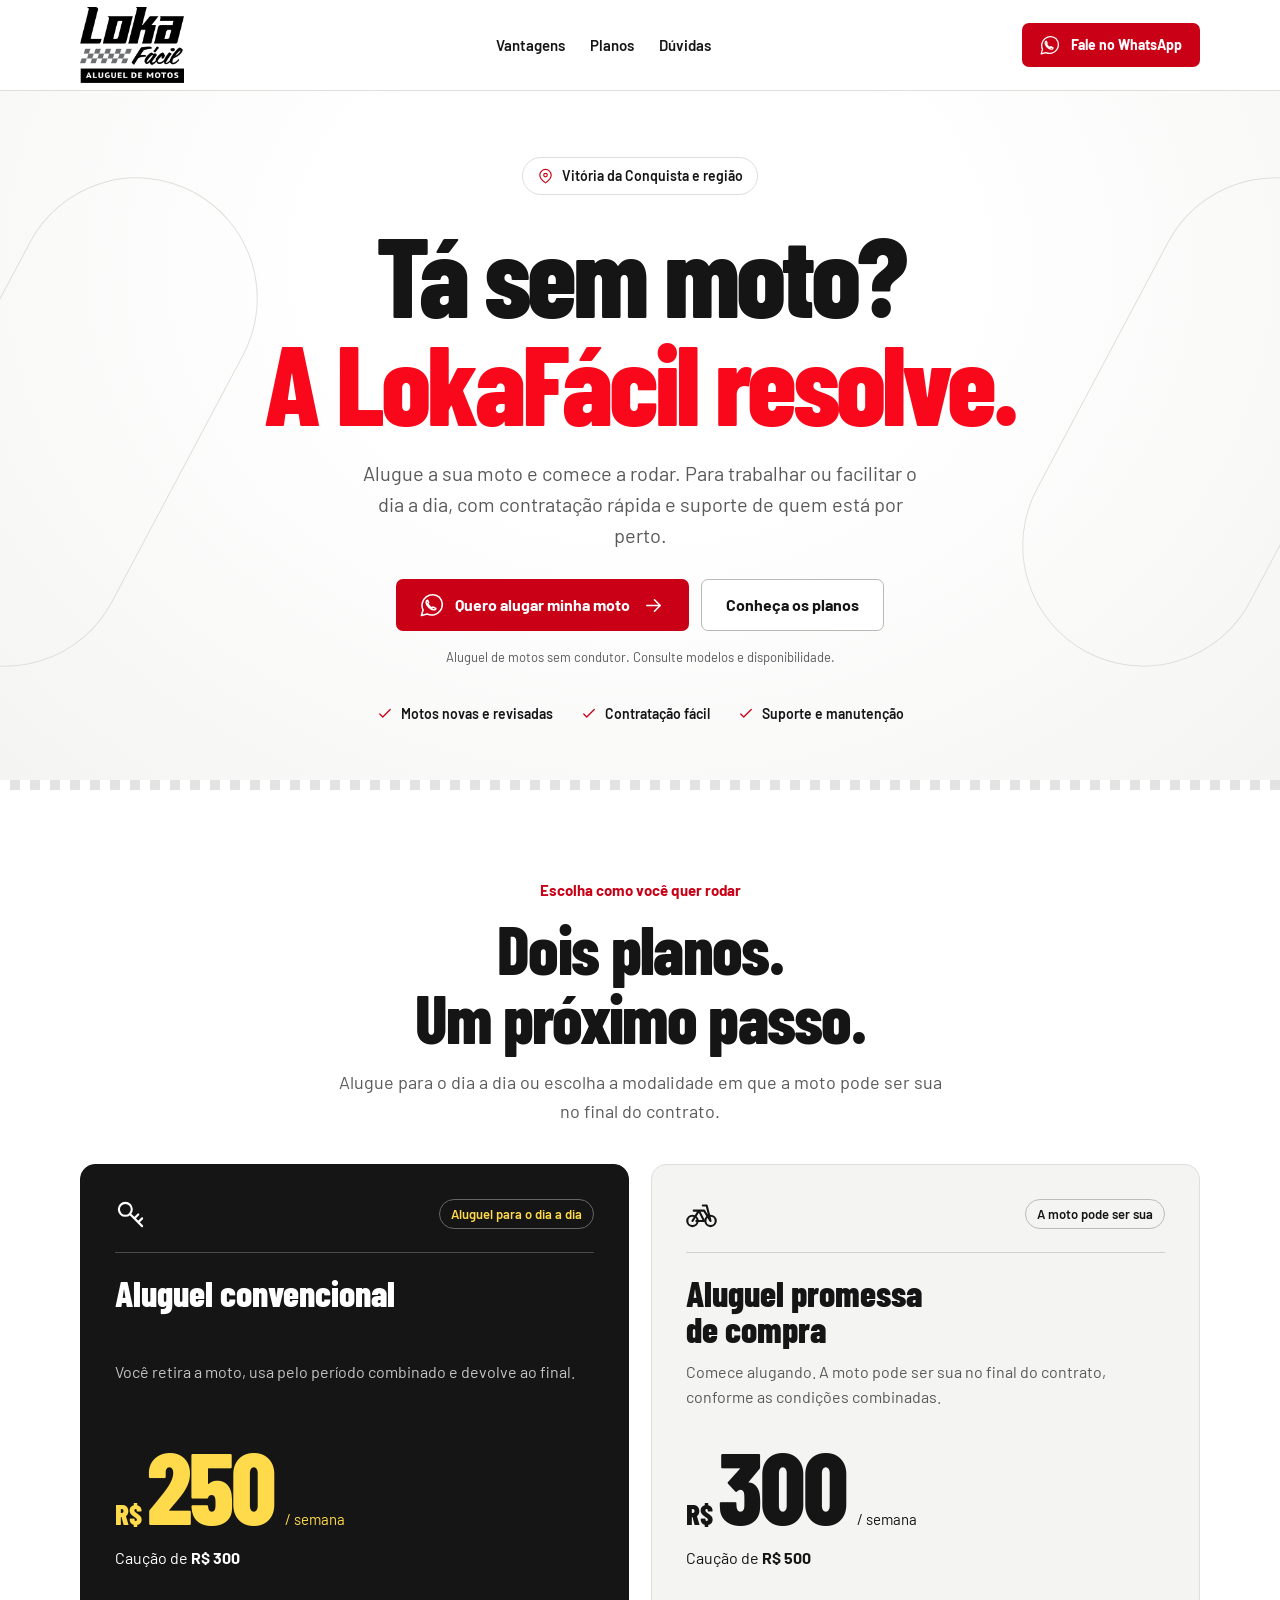
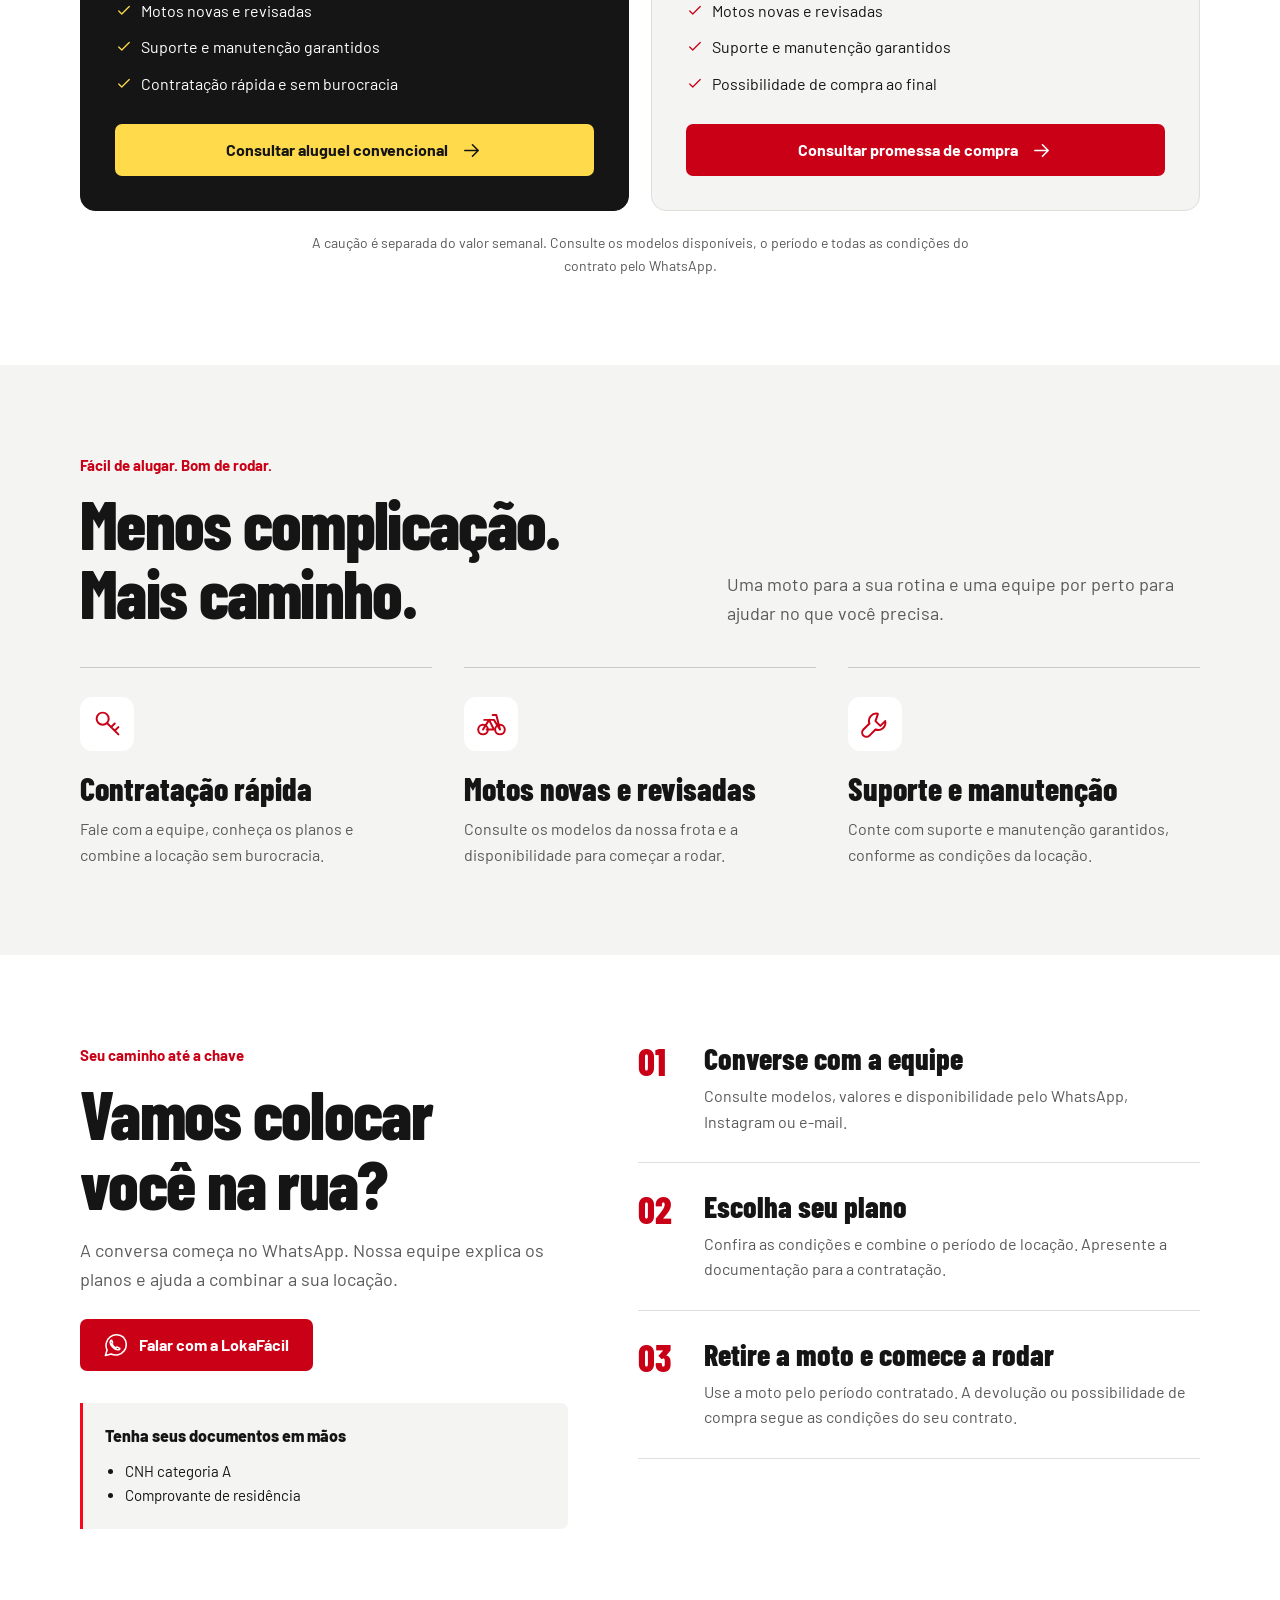
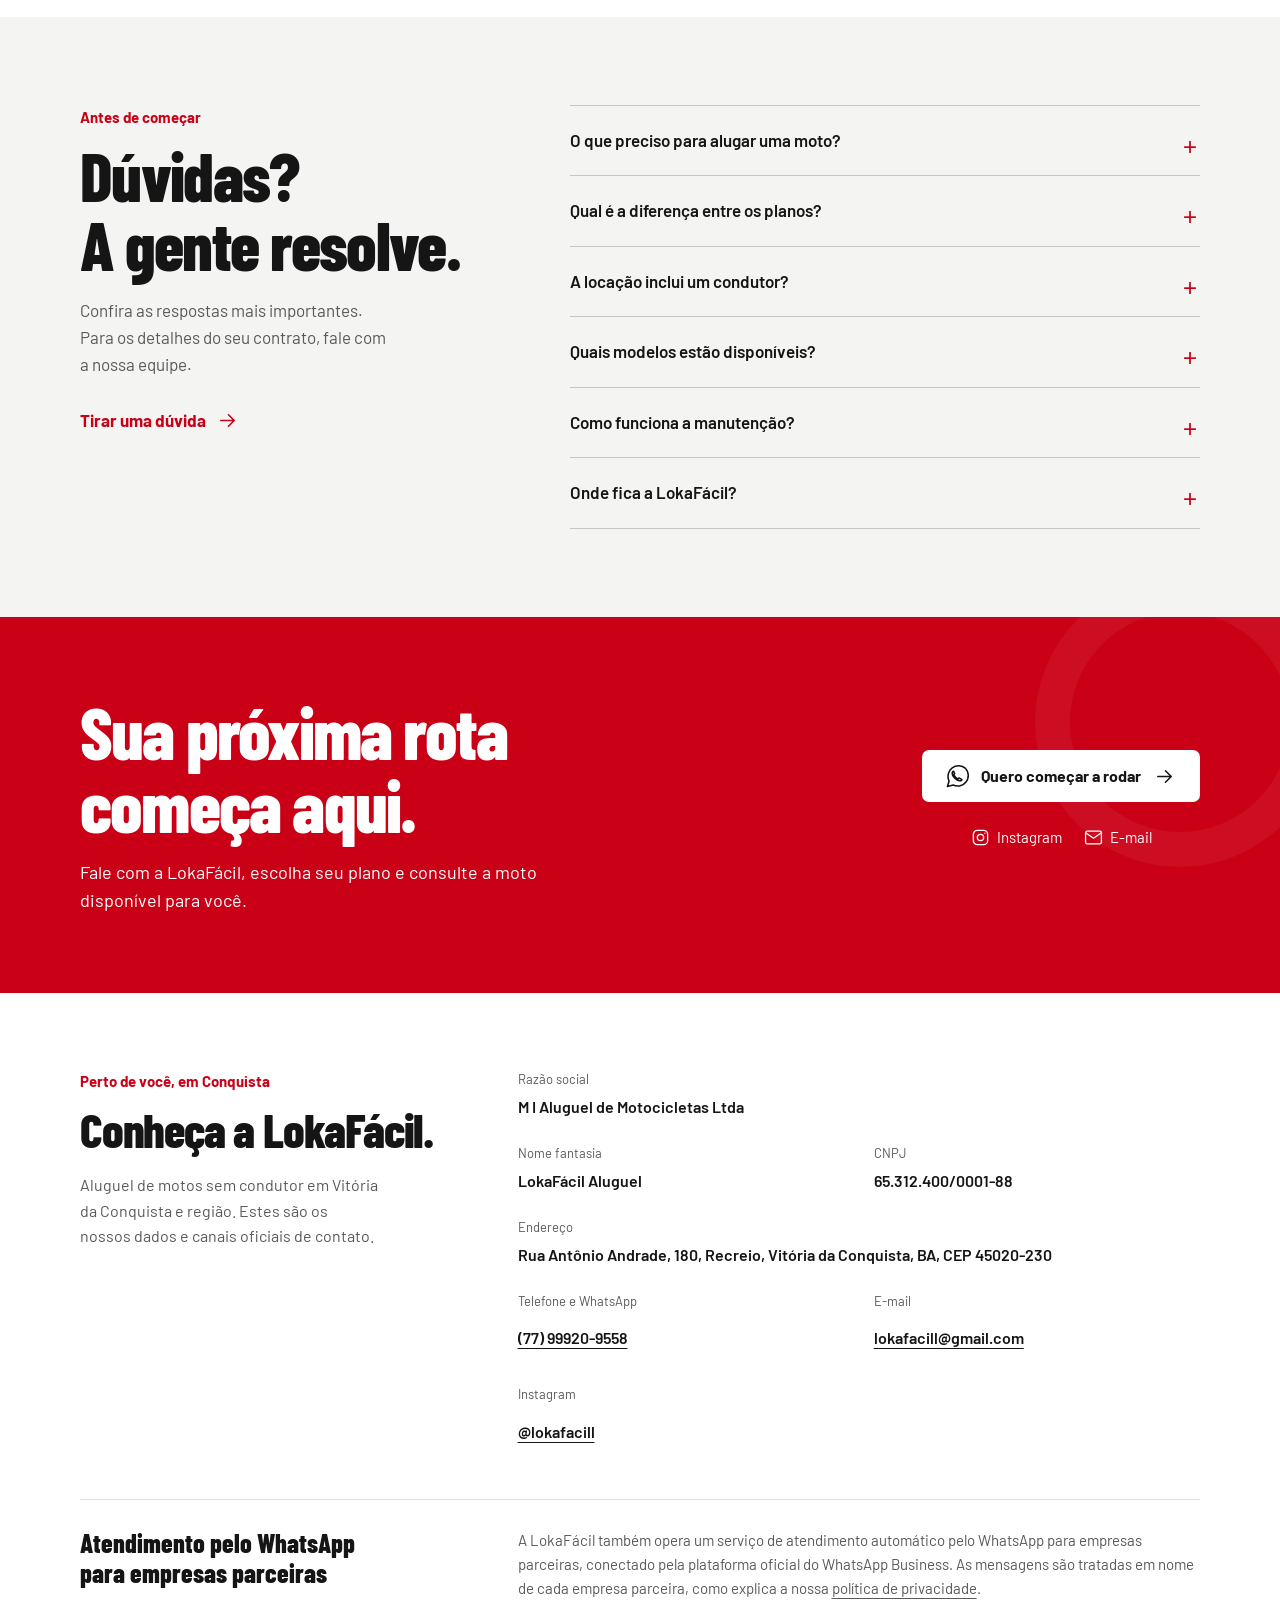
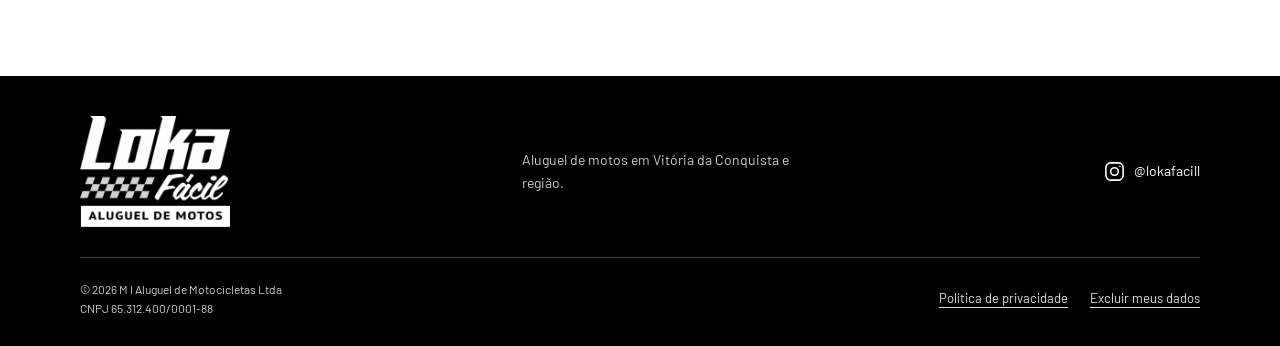
==== commit 3d2f5e02: "fix: o e-mail da empresa é lokafacill@gmail.com, com k (a ficha do CNPJ traz locafacill, errado) Iza" ====
--- a/index.html
+++ b/index.html
@@ -22,6 +22,6 @@
 </head>
 <body>
 <!-- Front-end estático V1. CSS e ícones embutidos. Contato por links; não coleta dados. -->
-<a class="skip" href="#conteudo">Pular para o conteúdo</a><svg xmlns="http://www.w3.org/2000/svg" class="svg-defs" aria-hidden="true"><defs><symbol id="arrow" viewBox="0 0 24 24"><path d="M5 12h14m-6-6 6 6-6 6"/></symbol><symbol id="pin" viewBox="0 0 24 24"><path d="M20 10c0 6-8 11-8 11S4 16 4 10a8 8 0 1 1 16 0Z"/><circle cx="12" cy="10" r="2.5"/></symbol><symbol id="check" viewBox="0 0 24 24"><path d="m5 12 4 4L19 6"/></symbol><symbol id="bike" viewBox="0 0 24 24"><circle cx="5" cy="17" r="4"/><circle cx="19" cy="17" r="4"/><path d="m5 17 5-8h4l5 8M8 17h6l-4-8M13 5h3l3 12M6 9h4"/></symbol><symbol id="key" viewBox="0 0 24 24"><circle cx="8" cy="8" r="5"/><path d="m12 12 9 9m-3-3 3-3m-6 0 3-3"/></symbol><symbol id="tool" viewBox="0 0 24 24"><path d="M14 4a6 6 0 0 0-7 8L2 17a3 3 0 0 0 5 5l5-5a6 6 0 0 0 8-7l-4 4-4-4Z"/></symbol><symbol id="whatsapp" viewBox="0 0 24 24"><path d="M20.4 3.6a11 11 0 0 0-17.2 13L1.5 22.5l6-1.6a11 11 0 0 0 12.9-17.3Z"/><path d="M8 6.5c-.5 0-1.5 1-1.5 2.5 0 3 4.5 7.5 7.5 7.5 1.5 0 2.5-1 2.5-1.5l-3-1.5-1 1c-2-1-3.5-2.5-4.5-4.5l1-1Z"/></symbol><symbol id="mail" viewBox="0 0 24 24"><rect x="2" y="4" width="20" height="16" rx="2"/><path d="m2 6 10 7L22 6"/></symbol><symbol id="instagram" viewBox="0 0 24 24"><rect x="3" y="3" width="18" height="18" rx="5"/><circle cx="12" cy="12" r="4"/><path d="M17.5 6.5h.01"/></symbol></defs></svg><header class="site-header"><div class="wrap header-inner"><a class="brand" href="index.html" aria-label="LokaFácil Aluguel — página inicial"><img src="[data-uri]" width="656" height="484" alt="" decoding="async"></a><nav class="main-nav" aria-label="Navegação principal"><a href="#vantagens">Vantagens</a><a href="#planos">Planos</a><a href="#duvidas">Dúvidas</a></nav><a class="button button-primary header-cta" href="https://wa.me/5577999209558" target="_blank" rel="noopener noreferrer"><svg class="icon" aria-hidden="true"><use href="#whatsapp"/></svg> Fale no WhatsApp</a></div></header><main id="conteudo"><section class="hero" aria-labelledby="titulo-principal"><div class="wrap hero-content"><p class="location"><svg class="icon" aria-hidden="true"><use href="#pin"/></svg> Vitória da Conquista e região</p><h1 id="titulo-principal">Tá sem moto?<span>A LokaFácil resolve.</span></h1><p class="hero-description">Alugue a sua moto e comece a rodar. Para trabalhar ou facilitar o dia a dia, com contratação rápida e suporte de quem está por perto.</p><div class="hero-actions"><a class="button button-primary" href="https://wa.me/5577999209558" target="_blank" rel="noopener noreferrer"><svg class="icon" aria-hidden="true"><use href="#whatsapp"/></svg> Quero alugar minha moto <svg class="icon" aria-hidden="true"><use href="#arrow"/></svg></a><a class="button button-secondary" href="#planos">Conheça os planos</a></div><p class="hero-note">Aluguel de motos sem condutor. Consulte modelos e disponibilidade.</p><ul class="hero-bottom"><li><svg class="icon" aria-hidden="true"><use href="#check"/></svg> Motos novas e revisadas</li><li><svg class="icon" aria-hidden="true"><use href="#check"/></svg> Contratação fácil</li><li><svg class="icon" aria-hidden="true"><use href="#check"/></svg> Suporte e manutenção</li></ul></div></section><div class="checkered" aria-hidden="true"></div><section class="section" id="planos" aria-labelledby="titulo-planos"><div class="wrap"><div class="section-heading"><span class="section-kicker">Escolha como você quer rodar</span><h2 id="titulo-planos">Dois planos.<br>Um próximo passo.</h2><p>Alugue para o dia a dia ou escolha a modalidade em que a moto pode ser sua no final do contrato.</p></div><div class="plans-grid"><article class="plan plan-dark" aria-labelledby="plano-convencional"><div class="plan-top"><svg class="icon" aria-hidden="true"><use href="#key"/></svg><span class="plan-label">Aluguel para o dia a dia</span></div><h3 id="plano-convencional">Aluguel convencional</h3><p class="plan-description">Você retira a moto, usa pelo período combinado e devolve ao final.</p><p class="price"><span class="price-currency">R$</span><span class="price-value">250</span><span class="price-period">/ semana</span></p><p class="deposit">Caução de <strong class="nowrap">R$ 300</strong></p><ul class="plan-list"><li><svg class="icon" aria-hidden="true"><use href="#check"/></svg> Motos novas e revisadas</li><li><svg class="icon" aria-hidden="true"><use href="#check"/></svg> Suporte e manutenção garantidos</li><li><svg class="icon" aria-hidden="true"><use href="#check"/></svg> Contratação rápida e sem burocracia</li></ul><a class="button button-yellow button-full" href="https://wa.me/5577999209558?text=Ol%C3%A1!%20Quero%20saber%20mais%20sobre%20o%20aluguel%20convencional." target="_blank" rel="noopener noreferrer">Consultar aluguel convencional <svg class="icon" aria-hidden="true"><use href="#arrow"/></svg></a></article><article class="plan plan-light" aria-labelledby="plano-compra"><div class="plan-top"><svg class="icon" aria-hidden="true"><use href="#bike"/></svg><span class="plan-label">A moto pode ser sua</span></div><h3 id="plano-compra">Aluguel promessa<br>de compra</h3><p class="plan-description">Comece alugando. A moto pode ser sua no final do contrato, conforme as condições combinadas.</p><p class="price"><span class="price-currency">R$</span><span class="price-value">300</span><span class="price-period">/ semana</span></p><p class="deposit">Caução de <strong class="nowrap">R$ 500</strong></p><ul class="plan-list"><li><svg class="icon" aria-hidden="true"><use href="#check"/></svg> Motos novas e revisadas</li><li><svg class="icon" aria-hidden="true"><use href="#check"/></svg> Suporte e manutenção garantidos</li><li><svg class="icon" aria-hidden="true"><use href="#check"/></svg> Possibilidade de compra ao final</li></ul><a class="button button-primary button-full" href="https://wa.me/5577999209558?text=Ol%C3%A1!%20Quero%20saber%20mais%20sobre%20o%20aluguel%20promessa%20de%20compra." target="_blank" rel="noopener noreferrer">Consultar promessa de compra <svg class="icon" aria-hidden="true"><use href="#arrow"/></svg></a></article></div><p class="plans-note">A caução é separada do valor semanal. Consulte os modelos disponíveis, o período e todas as condições do contrato pelo WhatsApp.</p></div></section><section class="section advantages" id="vantagens" aria-labelledby="titulo-vantagens"><div class="wrap"><div class="advantages-heading"><div><span class="section-kicker">Fácil de alugar. Bom de rodar.</span><h2 id="titulo-vantagens">Menos complicação.<br>Mais caminho.</h2></div><p>Uma moto para a sua rotina e uma equipe por perto para ajudar no que você precisa.</p></div><div class="benefits"><article class="benefit"><div class="benefit-icon"><svg class="icon" aria-hidden="true"><use href="#key"/></svg></div><h3>Contratação rápida</h3><p>Fale com a equipe, conheça os planos e combine a locação sem burocracia.</p></article><article class="benefit"><div class="benefit-icon"><svg class="icon" aria-hidden="true"><use href="#bike"/></svg></div><h3>Motos novas e revisadas</h3><p>Consulte os modelos da nossa frota e a disponibilidade para começar a rodar.</p></article><article class="benefit"><div class="benefit-icon"><svg class="icon" aria-hidden="true"><use href="#tool"/></svg></div><h3>Suporte e manutenção</h3><p>Conte com suporte e manutenção garantidos, conforme as condições da locação.</p></article></div></div></section><section class="section" aria-labelledby="titulo-processo"><div class="wrap process-layout"><div class="process-copy"><span class="section-kicker">Seu caminho até a chave</span><h2 id="titulo-processo">Vamos colocar<br>você na rua?</h2><p>A conversa começa no WhatsApp. Nossa equipe explica os planos e ajuda a combinar a sua locação.</p><a class="button button-primary" href="https://wa.me/5577999209558" target="_blank" rel="noopener noreferrer"><svg class="icon" aria-hidden="true"><use href="#whatsapp"/></svg> Falar com a LokaFácil</a><aside class="documents" aria-labelledby="titulo-documentos"><h3 id="titulo-documentos">Tenha seus documentos em mãos</h3><ul><li>CNH categoria A</li><li>Comprovante de residência</li></ul></aside></div><ol class="steps"><li><span class="step-number" aria-hidden="true">01</span><div><h3>Converse com a equipe</h3><p>Consulte modelos, valores e disponibilidade pelo WhatsApp, Instagram ou e-mail.</p></div></li><li><span class="step-number" aria-hidden="true">02</span><div><h3>Escolha seu plano</h3><p>Confira as condições e combine o período de locação. Apresente a documentação para a contratação.</p></div></li><li><span class="step-number" aria-hidden="true">03</span><div><h3>Retire a moto e comece a rodar</h3><p>Use a moto pelo período contratado. A devolução ou possibilidade de compra segue as condições do seu contrato.</p></div></li></ol></div></section><section class="section faq" id="duvidas" aria-labelledby="titulo-duvidas"><div class="wrap faq-layout"><div class="faq-intro"><span class="section-kicker">Antes de começar</span><h2 id="titulo-duvidas">Dúvidas?<br>A gente resolve.</h2><p>Confira as respostas mais importantes. Para os detalhes do seu contrato, fale com a nossa equipe.</p><a href="https://wa.me/5577999209558" target="_blank" rel="noopener noreferrer">Tirar uma dúvida <svg class="icon" aria-hidden="true"><use href="#arrow"/></svg></a></div><div class="faq-list"><details><summary>O que preciso para alugar uma moto?</summary><p>Tenha CNH categoria A e comprovante de residência. Nossa equipe orienta você sobre a contratação e as condições da locação.</p></details><details><summary>Qual é a diferença entre os planos?</summary><p>No aluguel convencional, a caução é de R$ 300 e o valor semanal é de R$ 250. No aluguel promessa de compra, a caução é de R$ 500 e o valor semanal é de R$ 300. Nessa modalidade, a moto pode ser sua no final do contrato, conforme as condições combinadas.</p></details><details><summary>A locação inclui um condutor?</summary><p>Não. A LokaFácil trabalha com aluguel de motos sem condutor. Você retira a moto e a utiliza pelo período contratado.</p></details><details><summary>Quais modelos estão disponíveis?</summary><p>Os modelos e a disponibilidade são informados pela equipe no atendimento. Consulte pelo WhatsApp, Instagram ou e-mail antes de combinar sua locação.</p></details><details><summary>Como funciona a manutenção?</summary><p>A LokaFácil oferece suporte e manutenção garantidos. Nossa equipe explica como esse atendimento funciona e as condições previstas no contrato.</p></details><details><summary>Onde fica a LokaFácil?</summary><p>Nosso endereço é Rua Antônio Andrade, 180, Recreio, Vitória da Conquista, BA. O local de retirada da moto é combinado pelo WhatsApp.</p></details></div></div></section><section class="contact" aria-labelledby="titulo-contato"><div class="wrap contact-layout"><div class="contact-copy"><h2 id="titulo-contato">Sua próxima rota<br>começa aqui.</h2><p>Fale com a LokaFácil, escolha seu plano e consulte a moto disponível para você.</p></div><div class="contact-actions"><a class="button button-light" href="https://wa.me/5577999209558" target="_blank" rel="noopener noreferrer"><svg class="icon" aria-hidden="true"><use href="#whatsapp"/></svg> Quero começar a rodar <svg class="icon" aria-hidden="true"><use href="#arrow"/></svg></a><div class="contact-links"><a href="https://www.instagram.com/lokafacill/" target="_blank" rel="noopener noreferrer"><svg class="icon" aria-hidden="true"><use href="#instagram"/></svg> Instagram</a><a href="mailto:locafacill@gmail.com"><svg class="icon" aria-hidden="true"><use href="#mail"/></svg> E-mail</a></div></div></div></section><section class="company" id="empresa" aria-labelledby="titulo-empresa"><div class="wrap"><div class="company-layout"><div class="company-heading"><span class="section-kicker">Perto de você, em Conquista</span><h2 id="titulo-empresa">Conheça a LokaFácil.</h2><p>Aluguel de motos sem condutor em Vitória da Conquista e região. Estes são os nossos dados e canais oficiais de contato.</p></div><dl class="company-data"><div class="wide"><dt>Razão social</dt><dd>M I Aluguel de Motocicletas Ltda</dd></div><div><dt>Nome fantasia</dt><dd>LokaFácil Aluguel</dd></div><div><dt>CNPJ</dt><dd class="nowrap">65.312.400/0001-88</dd></div><div class="wide"><dt>Endereço</dt><dd>Rua Antônio Andrade, 180, Recreio, Vitória da Conquista, BA, <span class="nowrap">CEP 45020-230</span></dd></div><div><dt>Telefone e WhatsApp</dt><dd><a class="nowrap" href="tel:+5577999209558">(77) 99920-9558</a></dd></div><div><dt>E-mail</dt><dd><a href="mailto:locafacill@gmail.com">locafacill@gmail.com</a></dd></div><div><dt>Instagram</dt><dd><a href="https://www.instagram.com/lokafacill/" target="_blank" rel="noopener noreferrer">@lokafacill</a></dd></div></dl></div><div class="business-service"><h3>Atendimento pelo WhatsApp<br>para empresas parceiras</h3><p>A LokaFácil também opera um serviço de atendimento automático pelo WhatsApp para empresas parceiras, conectado pela plataforma oficial do WhatsApp Business. As mensagens são tratadas em nome de cada empresa parceira, como explica a nossa <a href="privacidade.html">política de privacidade</a>.</p></div></div></section></main><footer class="footer"><div class="wrap footer-top"><a class="brand" href="index.html" aria-label="LokaFácil Aluguel — página inicial"><img src="[data-uri]" width="656" height="484" alt="" decoding="async"></a><p>Aluguel de motos em Vitória da Conquista e região.</p><a class="footer-instagram" href="https://www.instagram.com/lokafacill/" target="_blank" rel="noopener noreferrer"><svg class="icon" aria-hidden="true"><use href="#instagram"/></svg> @lokafacill</a></div><div class="wrap footer-bottom"><p>© 2026 M I Aluguel de Motocicletas Ltda<br><span class="nowrap">CNPJ 65.312.400/0001-88</span></p><nav aria-label="Informações legais"><a href="privacidade.html">Política de privacidade</a><a href="privacidade.html#exclusao">Excluir meus dados</a></nav></div></footer><div class="mobile-cta"><a class="button button-primary" href="https://wa.me/5577999209558" target="_blank" rel="noopener noreferrer"><svg class="icon" aria-hidden="true"><use href="#whatsapp"/></svg> Quero alugar minha moto <svg class="icon" aria-hidden="true"><use href="#arrow"/></svg></a></div>
+<a class="skip" href="#conteudo">Pular para o conteúdo</a><svg xmlns="http://www.w3.org/2000/svg" class="svg-defs" aria-hidden="true"><defs><symbol id="arrow" viewBox="0 0 24 24"><path d="M5 12h14m-6-6 6 6-6 6"/></symbol><symbol id="pin" viewBox="0 0 24 24"><path d="M20 10c0 6-8 11-8 11S4 16 4 10a8 8 0 1 1 16 0Z"/><circle cx="12" cy="10" r="2.5"/></symbol><symbol id="check" viewBox="0 0 24 24"><path d="m5 12 4 4L19 6"/></symbol><symbol id="bike" viewBox="0 0 24 24"><circle cx="5" cy="17" r="4"/><circle cx="19" cy="17" r="4"/><path d="m5 17 5-8h4l5 8M8 17h6l-4-8M13 5h3l3 12M6 9h4"/></symbol><symbol id="key" viewBox="0 0 24 24"><circle cx="8" cy="8" r="5"/><path d="m12 12 9 9m-3-3 3-3m-6 0 3-3"/></symbol><symbol id="tool" viewBox="0 0 24 24"><path d="M14 4a6 6 0 0 0-7 8L2 17a3 3 0 0 0 5 5l5-5a6 6 0 0 0 8-7l-4 4-4-4Z"/></symbol><symbol id="whatsapp" viewBox="0 0 24 24"><path d="M20.4 3.6a11 11 0 0 0-17.2 13L1.5 22.5l6-1.6a11 11 0 0 0 12.9-17.3Z"/><path d="M8 6.5c-.5 0-1.5 1-1.5 2.5 0 3 4.5 7.5 7.5 7.5 1.5 0 2.5-1 2.5-1.5l-3-1.5-1 1c-2-1-3.5-2.5-4.5-4.5l1-1Z"/></symbol><symbol id="mail" viewBox="0 0 24 24"><rect x="2" y="4" width="20" height="16" rx="2"/><path d="m2 6 10 7L22 6"/></symbol><symbol id="instagram" viewBox="0 0 24 24"><rect x="3" y="3" width="18" height="18" rx="5"/><circle cx="12" cy="12" r="4"/><path d="M17.5 6.5h.01"/></symbol></defs></svg><header class="site-header"><div class="wrap header-inner"><a class="brand" href="index.html" aria-label="LokaFácil Aluguel — página inicial"><img src="[data-uri]" width="656" height="484" alt="" decoding="async"></a><nav class="main-nav" aria-label="Navegação principal"><a href="#vantagens">Vantagens</a><a href="#planos">Planos</a><a href="#duvidas">Dúvidas</a></nav><a class="button button-primary header-cta" href="https://wa.me/5577999209558" target="_blank" rel="noopener noreferrer"><svg class="icon" aria-hidden="true"><use href="#whatsapp"/></svg> Fale no WhatsApp</a></div></header><main id="conteudo"><section class="hero" aria-labelledby="titulo-principal"><div class="wrap hero-content"><p class="location"><svg class="icon" aria-hidden="true"><use href="#pin"/></svg> Vitória da Conquista e região</p><h1 id="titulo-principal">Tá sem moto?<span>A LokaFácil resolve.</span></h1><p class="hero-description">Alugue a sua moto e comece a rodar. Para trabalhar ou facilitar o dia a dia, com contratação rápida e suporte de quem está por perto.</p><div class="hero-actions"><a class="button button-primary" href="https://wa.me/5577999209558" target="_blank" rel="noopener noreferrer"><svg class="icon" aria-hidden="true"><use href="#whatsapp"/></svg> Quero alugar minha moto <svg class="icon" aria-hidden="true"><use href="#arrow"/></svg></a><a class="button button-secondary" href="#planos">Conheça os planos</a></div><p class="hero-note">Aluguel de motos sem condutor. Consulte modelos e disponibilidade.</p><ul class="hero-bottom"><li><svg class="icon" aria-hidden="true"><use href="#check"/></svg> Motos novas e revisadas</li><li><svg class="icon" aria-hidden="true"><use href="#check"/></svg> Contratação fácil</li><li><svg class="icon" aria-hidden="true"><use href="#check"/></svg> Suporte e manutenção</li></ul></div></section><div class="checkered" aria-hidden="true"></div><section class="section" id="planos" aria-labelledby="titulo-planos"><div class="wrap"><div class="section-heading"><span class="section-kicker">Escolha como você quer rodar</span><h2 id="titulo-planos">Dois planos.<br>Um próximo passo.</h2><p>Alugue para o dia a dia ou escolha a modalidade em que a moto pode ser sua no final do contrato.</p></div><div class="plans-grid"><article class="plan plan-dark" aria-labelledby="plano-convencional"><div class="plan-top"><svg class="icon" aria-hidden="true"><use href="#key"/></svg><span class="plan-label">Aluguel para o dia a dia</span></div><h3 id="plano-convencional">Aluguel convencional</h3><p class="plan-description">Você retira a moto, usa pelo período combinado e devolve ao final.</p><p class="price"><span class="price-currency">R$</span><span class="price-value">250</span><span class="price-period">/ semana</span></p><p class="deposit">Caução de <strong class="nowrap">R$ 300</strong></p><ul class="plan-list"><li><svg class="icon" aria-hidden="true"><use href="#check"/></svg> Motos novas e revisadas</li><li><svg class="icon" aria-hidden="true"><use href="#check"/></svg> Suporte e manutenção garantidos</li><li><svg class="icon" aria-hidden="true"><use href="#check"/></svg> Contratação rápida e sem burocracia</li></ul><a class="button button-yellow button-full" href="https://wa.me/5577999209558?text=Ol%C3%A1!%20Quero%20saber%20mais%20sobre%20o%20aluguel%20convencional." target="_blank" rel="noopener noreferrer">Consultar aluguel convencional <svg class="icon" aria-hidden="true"><use href="#arrow"/></svg></a></article><article class="plan plan-light" aria-labelledby="plano-compra"><div class="plan-top"><svg class="icon" aria-hidden="true"><use href="#bike"/></svg><span class="plan-label">A moto pode ser sua</span></div><h3 id="plano-compra">Aluguel promessa<br>de compra</h3><p class="plan-description">Comece alugando. A moto pode ser sua no final do contrato, conforme as condições combinadas.</p><p class="price"><span class="price-currency">R$</span><span class="price-value">300</span><span class="price-period">/ semana</span></p><p class="deposit">Caução de <strong class="nowrap">R$ 500</strong></p><ul class="plan-list"><li><svg class="icon" aria-hidden="true"><use href="#check"/></svg> Motos novas e revisadas</li><li><svg class="icon" aria-hidden="true"><use href="#check"/></svg> Suporte e manutenção garantidos</li><li><svg class="icon" aria-hidden="true"><use href="#check"/></svg> Possibilidade de compra ao final</li></ul><a class="button button-primary button-full" href="https://wa.me/5577999209558?text=Ol%C3%A1!%20Quero%20saber%20mais%20sobre%20o%20aluguel%20promessa%20de%20compra." target="_blank" rel="noopener noreferrer">Consultar promessa de compra <svg class="icon" aria-hidden="true"><use href="#arrow"/></svg></a></article></div><p class="plans-note">A caução é separada do valor semanal. Consulte os modelos disponíveis, o período e todas as condições do contrato pelo WhatsApp.</p></div></section><section class="section advantages" id="vantagens" aria-labelledby="titulo-vantagens"><div class="wrap"><div class="advantages-heading"><div><span class="section-kicker">Fácil de alugar. Bom de rodar.</span><h2 id="titulo-vantagens">Menos complicação.<br>Mais caminho.</h2></div><p>Uma moto para a sua rotina e uma equipe por perto para ajudar no que você precisa.</p></div><div class="benefits"><article class="benefit"><div class="benefit-icon"><svg class="icon" aria-hidden="true"><use href="#key"/></svg></div><h3>Contratação rápida</h3><p>Fale com a equipe, conheça os planos e combine a locação sem burocracia.</p></article><article class="benefit"><div class="benefit-icon"><svg class="icon" aria-hidden="true"><use href="#bike"/></svg></div><h3>Motos novas e revisadas</h3><p>Consulte os modelos da nossa frota e a disponibilidade para começar a rodar.</p></article><article class="benefit"><div class="benefit-icon"><svg class="icon" aria-hidden="true"><use href="#tool"/></svg></div><h3>Suporte e manutenção</h3><p>Conte com suporte e manutenção garantidos, conforme as condições da locação.</p></article></div></div></section><section class="section" aria-labelledby="titulo-processo"><div class="wrap process-layout"><div class="process-copy"><span class="section-kicker">Seu caminho até a chave</span><h2 id="titulo-processo">Vamos colocar<br>você na rua?</h2><p>A conversa começa no WhatsApp. Nossa equipe explica os planos e ajuda a combinar a sua locação.</p><a class="button button-primary" href="https://wa.me/5577999209558" target="_blank" rel="noopener noreferrer"><svg class="icon" aria-hidden="true"><use href="#whatsapp"/></svg> Falar com a LokaFácil</a><aside class="documents" aria-labelledby="titulo-documentos"><h3 id="titulo-documentos">Tenha seus documentos em mãos</h3><ul><li>CNH categoria A</li><li>Comprovante de residência</li></ul></aside></div><ol class="steps"><li><span class="step-number" aria-hidden="true">01</span><div><h3>Converse com a equipe</h3><p>Consulte modelos, valores e disponibilidade pelo WhatsApp, Instagram ou e-mail.</p></div></li><li><span class="step-number" aria-hidden="true">02</span><div><h3>Escolha seu plano</h3><p>Confira as condições e combine o período de locação. Apresente a documentação para a contratação.</p></div></li><li><span class="step-number" aria-hidden="true">03</span><div><h3>Retire a moto e comece a rodar</h3><p>Use a moto pelo período contratado. A devolução ou possibilidade de compra segue as condições do seu contrato.</p></div></li></ol></div></section><section class="section faq" id="duvidas" aria-labelledby="titulo-duvidas"><div class="wrap faq-layout"><div class="faq-intro"><span class="section-kicker">Antes de começar</span><h2 id="titulo-duvidas">Dúvidas?<br>A gente resolve.</h2><p>Confira as respostas mais importantes. Para os detalhes do seu contrato, fale com a nossa equipe.</p><a href="https://wa.me/5577999209558" target="_blank" rel="noopener noreferrer">Tirar uma dúvida <svg class="icon" aria-hidden="true"><use href="#arrow"/></svg></a></div><div class="faq-list"><details><summary>O que preciso para alugar uma moto?</summary><p>Tenha CNH categoria A e comprovante de residência. Nossa equipe orienta você sobre a contratação e as condições da locação.</p></details><details><summary>Qual é a diferença entre os planos?</summary><p>No aluguel convencional, a caução é de R$ 300 e o valor semanal é de R$ 250. No aluguel promessa de compra, a caução é de R$ 500 e o valor semanal é de R$ 300. Nessa modalidade, a moto pode ser sua no final do contrato, conforme as condições combinadas.</p></details><details><summary>A locação inclui um condutor?</summary><p>Não. A LokaFácil trabalha com aluguel de motos sem condutor. Você retira a moto e a utiliza pelo período contratado.</p></details><details><summary>Quais modelos estão disponíveis?</summary><p>Os modelos e a disponibilidade são informados pela equipe no atendimento. Consulte pelo WhatsApp, Instagram ou e-mail antes de combinar sua locação.</p></details><details><summary>Como funciona a manutenção?</summary><p>A LokaFácil oferece suporte e manutenção garantidos. Nossa equipe explica como esse atendimento funciona e as condições previstas no contrato.</p></details><details><summary>Onde fica a LokaFácil?</summary><p>Nosso endereço é Rua Antônio Andrade, 180, Recreio, Vitória da Conquista, BA. O local de retirada da moto é combinado pelo WhatsApp.</p></details></div></div></section><section class="contact" aria-labelledby="titulo-contato"><div class="wrap contact-layout"><div class="contact-copy"><h2 id="titulo-contato">Sua próxima rota<br>começa aqui.</h2><p>Fale com a LokaFácil, escolha seu plano e consulte a moto disponível para você.</p></div><div class="contact-actions"><a class="button button-light" href="https://wa.me/5577999209558" target="_blank" rel="noopener noreferrer"><svg class="icon" aria-hidden="true"><use href="#whatsapp"/></svg> Quero começar a rodar <svg class="icon" aria-hidden="true"><use href="#arrow"/></svg></a><div class="contact-links"><a href="https://www.instagram.com/lokafacill/" target="_blank" rel="noopener noreferrer"><svg class="icon" aria-hidden="true"><use href="#instagram"/></svg> Instagram</a><a href="mailto:lokafacill@gmail.com"><svg class="icon" aria-hidden="true"><use href="#mail"/></svg> E-mail</a></div></div></div></section><section class="company" id="empresa" aria-labelledby="titulo-empresa"><div class="wrap"><div class="company-layout"><div class="company-heading"><span class="section-kicker">Perto de você, em Conquista</span><h2 id="titulo-empresa">Conheça a LokaFácil.</h2><p>Aluguel de motos sem condutor em Vitória da Conquista e região. Estes são os nossos dados e canais oficiais de contato.</p></div><dl class="company-data"><div class="wide"><dt>Razão social</dt><dd>M I Aluguel de Motocicletas Ltda</dd></div><div><dt>Nome fantasia</dt><dd>LokaFácil Aluguel</dd></div><div><dt>CNPJ</dt><dd class="nowrap">65.312.400/0001-88</dd></div><div class="wide"><dt>Endereço</dt><dd>Rua Antônio Andrade, 180, Recreio, Vitória da Conquista, BA, <span class="nowrap">CEP 45020-230</span></dd></div><div><dt>Telefone e WhatsApp</dt><dd><a class="nowrap" href="tel:+5577999209558">(77) 99920-9558</a></dd></div><div><dt>E-mail</dt><dd><a href="mailto:lokafacill@gmail.com">lokafacill@gmail.com</a></dd></div><div><dt>Instagram</dt><dd><a href="https://www.instagram.com/lokafacill/" target="_blank" rel="noopener noreferrer">@lokafacill</a></dd></div></dl></div><div class="business-service"><h3>Atendimento pelo WhatsApp<br>para empresas parceiras</h3><p>A LokaFácil também opera um serviço de atendimento automático pelo WhatsApp para empresas parceiras, conectado pela plataforma oficial do WhatsApp Business. As mensagens são tratadas em nome de cada empresa parceira, como explica a nossa <a href="privacidade.html">política de privacidade</a>.</p></div></div></section></main><footer class="footer"><div class="wrap footer-top"><a class="brand" href="index.html" aria-label="LokaFácil Aluguel — página inicial"><img src="[data-uri]" width="656" height="484" alt="" decoding="async"></a><p>Aluguel de motos em Vitória da Conquista e região.</p><a class="footer-instagram" href="https://www.instagram.com/lokafacill/" target="_blank" rel="noopener noreferrer"><svg class="icon" aria-hidden="true"><use href="#instagram"/></svg> @lokafacill</a></div><div class="wrap footer-bottom"><p>© 2026 M I Aluguel de Motocicletas Ltda<br><span class="nowrap">CNPJ 65.312.400/0001-88</span></p><nav aria-label="Informações legais"><a href="privacidade.html">Política de privacidade</a><a href="privacidade.html#exclusao">Excluir meus dados</a></nav></div></footer><div class="mobile-cta"><a class="button button-primary" href="https://wa.me/5577999209558" target="_blank" rel="noopener noreferrer"><svg class="icon" aria-hidden="true"><use href="#whatsapp"/></svg> Quero alugar minha moto <svg class="icon" aria-hidden="true"><use href="#arrow"/></svg></a></div>
 </body>
 </html>
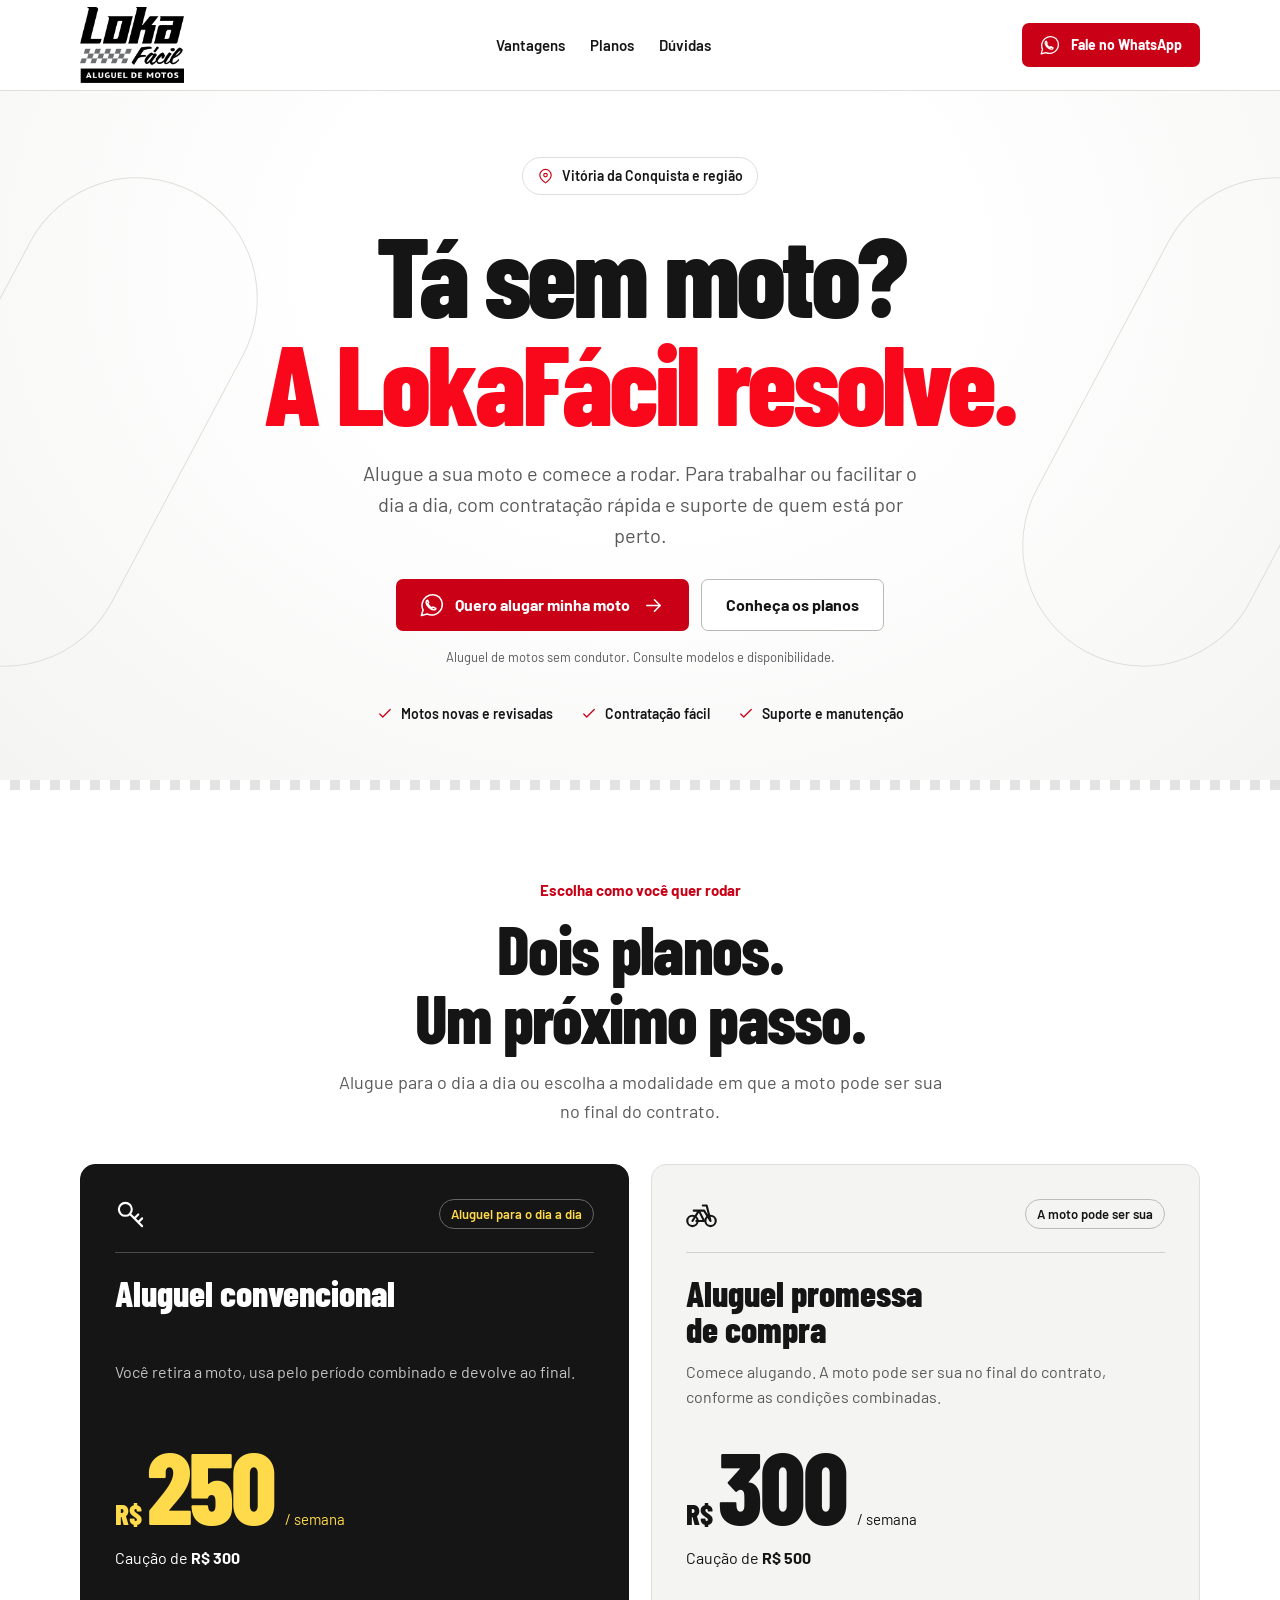
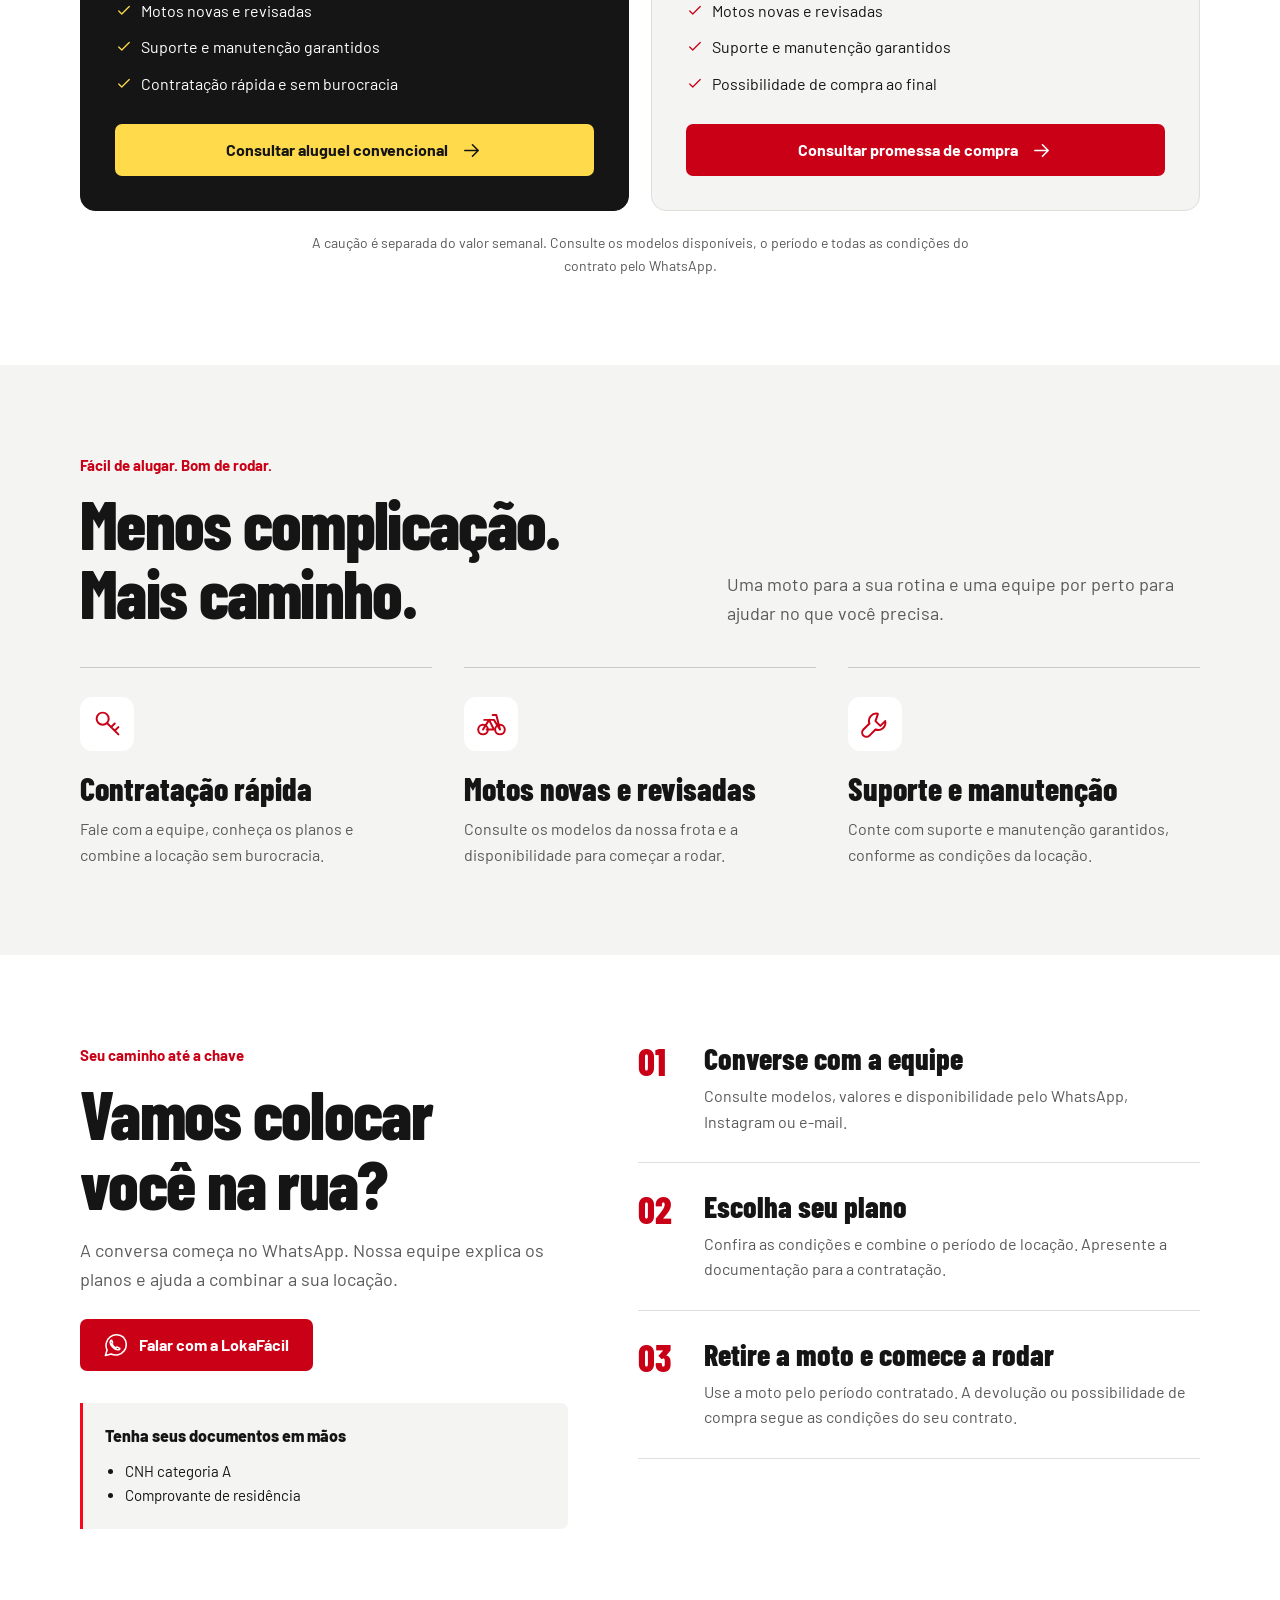
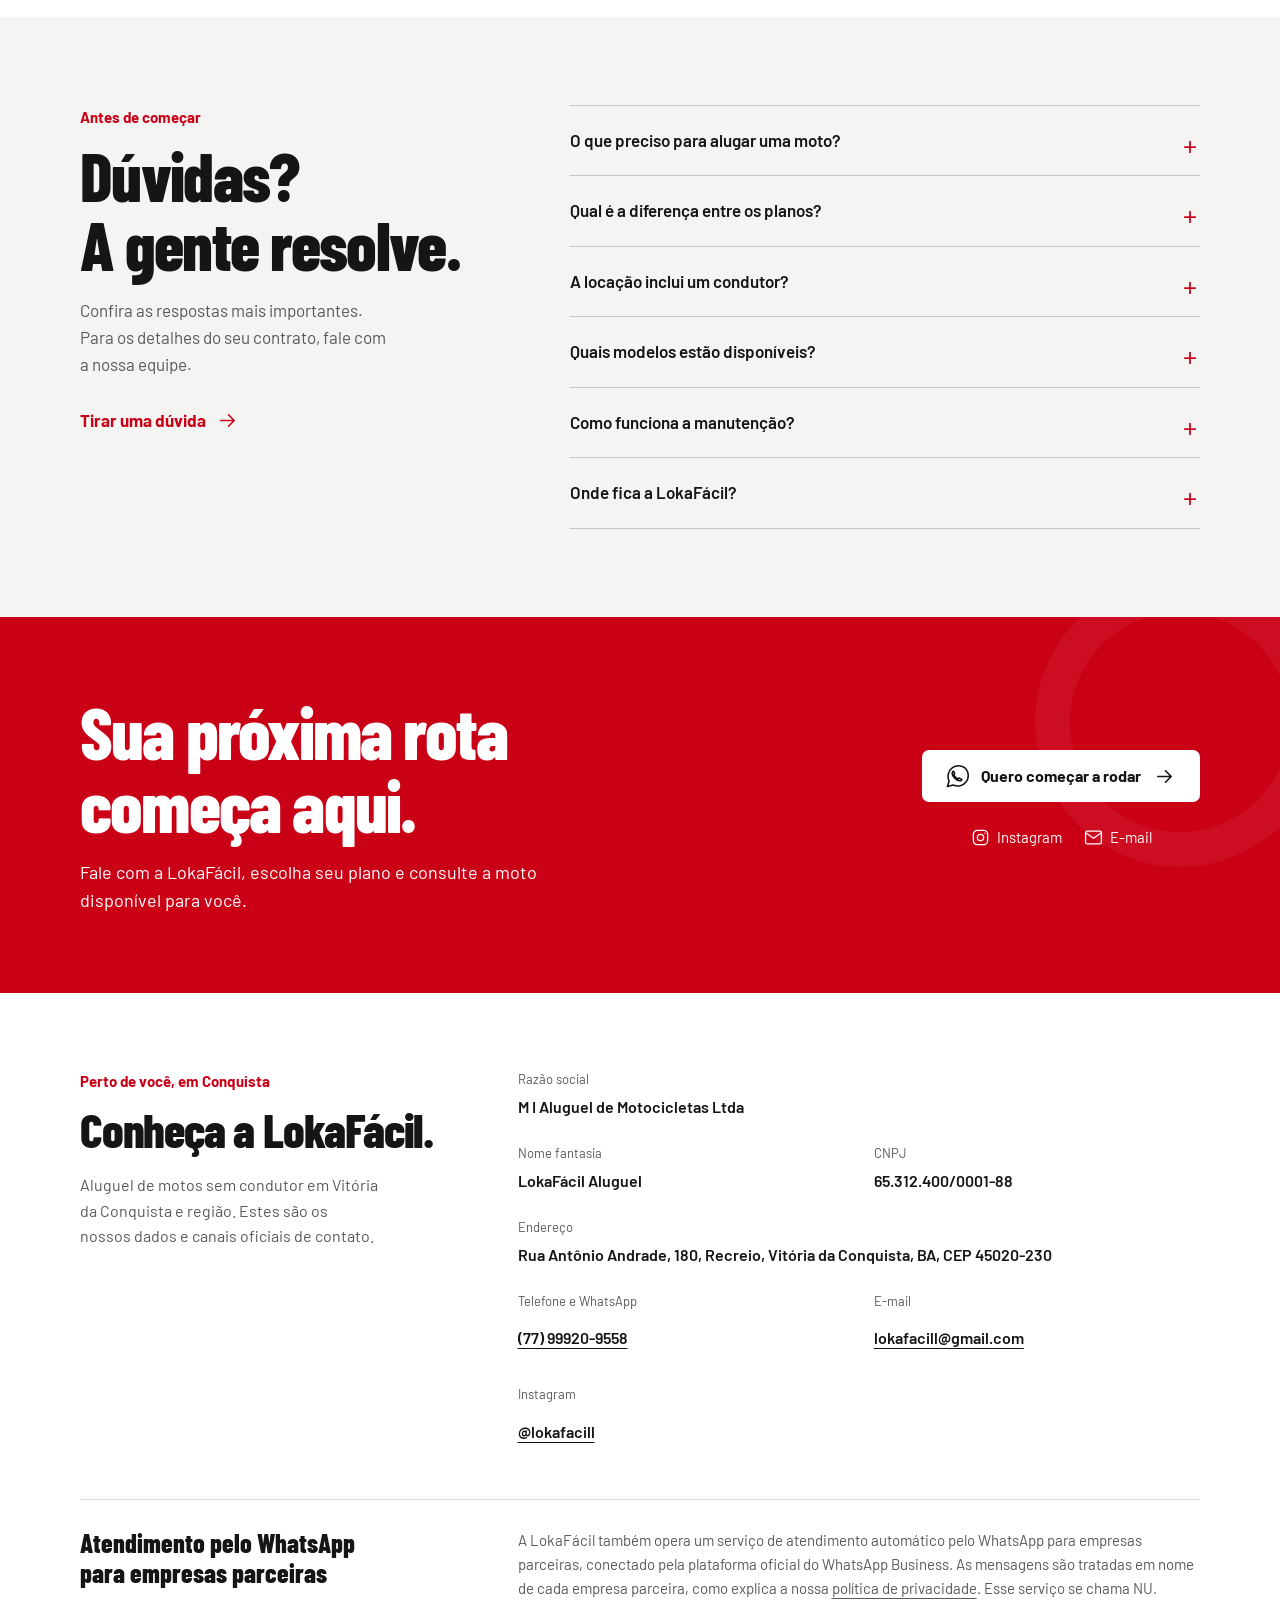
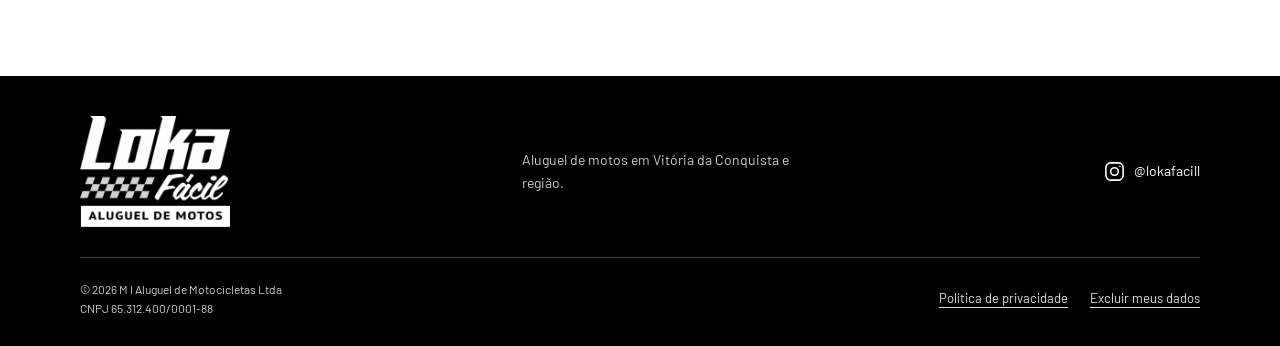
==== commit 971bb4c1: "feat: o site diz que o atendimento pelo WhatsApp para empresas se chama NU (o app na Meta é o NU Ate" ====
--- a/index.html
+++ b/index.html
@@ -22,6 +22,6 @@
 </head>
 <body>
 <!-- Front-end estático V1. CSS e ícones embutidos. Contato por links; não coleta dados. -->
-<a class="skip" href="#conteudo">Pular para o conteúdo</a><svg xmlns="http://www.w3.org/2000/svg" class="svg-defs" aria-hidden="true"><defs><symbol id="arrow" viewBox="0 0 24 24"><path d="M5 12h14m-6-6 6 6-6 6"/></symbol><symbol id="pin" viewBox="0 0 24 24"><path d="M20 10c0 6-8 11-8 11S4 16 4 10a8 8 0 1 1 16 0Z"/><circle cx="12" cy="10" r="2.5"/></symbol><symbol id="check" viewBox="0 0 24 24"><path d="m5 12 4 4L19 6"/></symbol><symbol id="bike" viewBox="0 0 24 24"><circle cx="5" cy="17" r="4"/><circle cx="19" cy="17" r="4"/><path d="m5 17 5-8h4l5 8M8 17h6l-4-8M13 5h3l3 12M6 9h4"/></symbol><symbol id="key" viewBox="0 0 24 24"><circle cx="8" cy="8" r="5"/><path d="m12 12 9 9m-3-3 3-3m-6 0 3-3"/></symbol><symbol id="tool" viewBox="0 0 24 24"><path d="M14 4a6 6 0 0 0-7 8L2 17a3 3 0 0 0 5 5l5-5a6 6 0 0 0 8-7l-4 4-4-4Z"/></symbol><symbol id="whatsapp" viewBox="0 0 24 24"><path d="M20.4 3.6a11 11 0 0 0-17.2 13L1.5 22.5l6-1.6a11 11 0 0 0 12.9-17.3Z"/><path d="M8 6.5c-.5 0-1.5 1-1.5 2.5 0 3 4.5 7.5 7.5 7.5 1.5 0 2.5-1 2.5-1.5l-3-1.5-1 1c-2-1-3.5-2.5-4.5-4.5l1-1Z"/></symbol><symbol id="mail" viewBox="0 0 24 24"><rect x="2" y="4" width="20" height="16" rx="2"/><path d="m2 6 10 7L22 6"/></symbol><symbol id="instagram" viewBox="0 0 24 24"><rect x="3" y="3" width="18" height="18" rx="5"/><circle cx="12" cy="12" r="4"/><path d="M17.5 6.5h.01"/></symbol></defs></svg><header class="site-header"><div class="wrap header-inner"><a class="brand" href="index.html" aria-label="LokaFácil Aluguel — página inicial"><img src="[data-uri]" width="656" height="484" alt="" decoding="async"></a><nav class="main-nav" aria-label="Navegação principal"><a href="#vantagens">Vantagens</a><a href="#planos">Planos</a><a href="#duvidas">Dúvidas</a></nav><a class="button button-primary header-cta" href="https://wa.me/5577999209558" target="_blank" rel="noopener noreferrer"><svg class="icon" aria-hidden="true"><use href="#whatsapp"/></svg> Fale no WhatsApp</a></div></header><main id="conteudo"><section class="hero" aria-labelledby="titulo-principal"><div class="wrap hero-content"><p class="location"><svg class="icon" aria-hidden="true"><use href="#pin"/></svg> Vitória da Conquista e região</p><h1 id="titulo-principal">Tá sem moto?<span>A LokaFácil resolve.</span></h1><p class="hero-description">Alugue a sua moto e comece a rodar. Para trabalhar ou facilitar o dia a dia, com contratação rápida e suporte de quem está por perto.</p><div class="hero-actions"><a class="button button-primary" href="https://wa.me/5577999209558" target="_blank" rel="noopener noreferrer"><svg class="icon" aria-hidden="true"><use href="#whatsapp"/></svg> Quero alugar minha moto <svg class="icon" aria-hidden="true"><use href="#arrow"/></svg></a><a class="button button-secondary" href="#planos">Conheça os planos</a></div><p class="hero-note">Aluguel de motos sem condutor. Consulte modelos e disponibilidade.</p><ul class="hero-bottom"><li><svg class="icon" aria-hidden="true"><use href="#check"/></svg> Motos novas e revisadas</li><li><svg class="icon" aria-hidden="true"><use href="#check"/></svg> Contratação fácil</li><li><svg class="icon" aria-hidden="true"><use href="#check"/></svg> Suporte e manutenção</li></ul></div></section><div class="checkered" aria-hidden="true"></div><section class="section" id="planos" aria-labelledby="titulo-planos"><div class="wrap"><div class="section-heading"><span class="section-kicker">Escolha como você quer rodar</span><h2 id="titulo-planos">Dois planos.<br>Um próximo passo.</h2><p>Alugue para o dia a dia ou escolha a modalidade em que a moto pode ser sua no final do contrato.</p></div><div class="plans-grid"><article class="plan plan-dark" aria-labelledby="plano-convencional"><div class="plan-top"><svg class="icon" aria-hidden="true"><use href="#key"/></svg><span class="plan-label">Aluguel para o dia a dia</span></div><h3 id="plano-convencional">Aluguel convencional</h3><p class="plan-description">Você retira a moto, usa pelo período combinado e devolve ao final.</p><p class="price"><span class="price-currency">R$</span><span class="price-value">250</span><span class="price-period">/ semana</span></p><p class="deposit">Caução de <strong class="nowrap">R$ 300</strong></p><ul class="plan-list"><li><svg class="icon" aria-hidden="true"><use href="#check"/></svg> Motos novas e revisadas</li><li><svg class="icon" aria-hidden="true"><use href="#check"/></svg> Suporte e manutenção garantidos</li><li><svg class="icon" aria-hidden="true"><use href="#check"/></svg> Contratação rápida e sem burocracia</li></ul><a class="button button-yellow button-full" href="https://wa.me/5577999209558?text=Ol%C3%A1!%20Quero%20saber%20mais%20sobre%20o%20aluguel%20convencional." target="_blank" rel="noopener noreferrer">Consultar aluguel convencional <svg class="icon" aria-hidden="true"><use href="#arrow"/></svg></a></article><article class="plan plan-light" aria-labelledby="plano-compra"><div class="plan-top"><svg class="icon" aria-hidden="true"><use href="#bike"/></svg><span class="plan-label">A moto pode ser sua</span></div><h3 id="plano-compra">Aluguel promessa<br>de compra</h3><p class="plan-description">Comece alugando. A moto pode ser sua no final do contrato, conforme as condições combinadas.</p><p class="price"><span class="price-currency">R$</span><span class="price-value">300</span><span class="price-period">/ semana</span></p><p class="deposit">Caução de <strong class="nowrap">R$ 500</strong></p><ul class="plan-list"><li><svg class="icon" aria-hidden="true"><use href="#check"/></svg> Motos novas e revisadas</li><li><svg class="icon" aria-hidden="true"><use href="#check"/></svg> Suporte e manutenção garantidos</li><li><svg class="icon" aria-hidden="true"><use href="#check"/></svg> Possibilidade de compra ao final</li></ul><a class="button button-primary button-full" href="https://wa.me/5577999209558?text=Ol%C3%A1!%20Quero%20saber%20mais%20sobre%20o%20aluguel%20promessa%20de%20compra." target="_blank" rel="noopener noreferrer">Consultar promessa de compra <svg class="icon" aria-hidden="true"><use href="#arrow"/></svg></a></article></div><p class="plans-note">A caução é separada do valor semanal. Consulte os modelos disponíveis, o período e todas as condições do contrato pelo WhatsApp.</p></div></section><section class="section advantages" id="vantagens" aria-labelledby="titulo-vantagens"><div class="wrap"><div class="advantages-heading"><div><span class="section-kicker">Fácil de alugar. Bom de rodar.</span><h2 id="titulo-vantagens">Menos complicação.<br>Mais caminho.</h2></div><p>Uma moto para a sua rotina e uma equipe por perto para ajudar no que você precisa.</p></div><div class="benefits"><article class="benefit"><div class="benefit-icon"><svg class="icon" aria-hidden="true"><use href="#key"/></svg></div><h3>Contratação rápida</h3><p>Fale com a equipe, conheça os planos e combine a locação sem burocracia.</p></article><article class="benefit"><div class="benefit-icon"><svg class="icon" aria-hidden="true"><use href="#bike"/></svg></div><h3>Motos novas e revisadas</h3><p>Consulte os modelos da nossa frota e a disponibilidade para começar a rodar.</p></article><article class="benefit"><div class="benefit-icon"><svg class="icon" aria-hidden="true"><use href="#tool"/></svg></div><h3>Suporte e manutenção</h3><p>Conte com suporte e manutenção garantidos, conforme as condições da locação.</p></article></div></div></section><section class="section" aria-labelledby="titulo-processo"><div class="wrap process-layout"><div class="process-copy"><span class="section-kicker">Seu caminho até a chave</span><h2 id="titulo-processo">Vamos colocar<br>você na rua?</h2><p>A conversa começa no WhatsApp. Nossa equipe explica os planos e ajuda a combinar a sua locação.</p><a class="button button-primary" href="https://wa.me/5577999209558" target="_blank" rel="noopener noreferrer"><svg class="icon" aria-hidden="true"><use href="#whatsapp"/></svg> Falar com a LokaFácil</a><aside class="documents" aria-labelledby="titulo-documentos"><h3 id="titulo-documentos">Tenha seus documentos em mãos</h3><ul><li>CNH categoria A</li><li>Comprovante de residência</li></ul></aside></div><ol class="steps"><li><span class="step-number" aria-hidden="true">01</span><div><h3>Converse com a equipe</h3><p>Consulte modelos, valores e disponibilidade pelo WhatsApp, Instagram ou e-mail.</p></div></li><li><span class="step-number" aria-hidden="true">02</span><div><h3>Escolha seu plano</h3><p>Confira as condições e combine o período de locação. Apresente a documentação para a contratação.</p></div></li><li><span class="step-number" aria-hidden="true">03</span><div><h3>Retire a moto e comece a rodar</h3><p>Use a moto pelo período contratado. A devolução ou possibilidade de compra segue as condições do seu contrato.</p></div></li></ol></div></section><section class="section faq" id="duvidas" aria-labelledby="titulo-duvidas"><div class="wrap faq-layout"><div class="faq-intro"><span class="section-kicker">Antes de começar</span><h2 id="titulo-duvidas">Dúvidas?<br>A gente resolve.</h2><p>Confira as respostas mais importantes. Para os detalhes do seu contrato, fale com a nossa equipe.</p><a href="https://wa.me/5577999209558" target="_blank" rel="noopener noreferrer">Tirar uma dúvida <svg class="icon" aria-hidden="true"><use href="#arrow"/></svg></a></div><div class="faq-list"><details><summary>O que preciso para alugar uma moto?</summary><p>Tenha CNH categoria A e comprovante de residência. Nossa equipe orienta você sobre a contratação e as condições da locação.</p></details><details><summary>Qual é a diferença entre os planos?</summary><p>No aluguel convencional, a caução é de R$ 300 e o valor semanal é de R$ 250. No aluguel promessa de compra, a caução é de R$ 500 e o valor semanal é de R$ 300. Nessa modalidade, a moto pode ser sua no final do contrato, conforme as condições combinadas.</p></details><details><summary>A locação inclui um condutor?</summary><p>Não. A LokaFácil trabalha com aluguel de motos sem condutor. Você retira a moto e a utiliza pelo período contratado.</p></details><details><summary>Quais modelos estão disponíveis?</summary><p>Os modelos e a disponibilidade são informados pela equipe no atendimento. Consulte pelo WhatsApp, Instagram ou e-mail antes de combinar sua locação.</p></details><details><summary>Como funciona a manutenção?</summary><p>A LokaFácil oferece suporte e manutenção garantidos. Nossa equipe explica como esse atendimento funciona e as condições previstas no contrato.</p></details><details><summary>Onde fica a LokaFácil?</summary><p>Nosso endereço é Rua Antônio Andrade, 180, Recreio, Vitória da Conquista, BA. O local de retirada da moto é combinado pelo WhatsApp.</p></details></div></div></section><section class="contact" aria-labelledby="titulo-contato"><div class="wrap contact-layout"><div class="contact-copy"><h2 id="titulo-contato">Sua próxima rota<br>começa aqui.</h2><p>Fale com a LokaFácil, escolha seu plano e consulte a moto disponível para você.</p></div><div class="contact-actions"><a class="button button-light" href="https://wa.me/5577999209558" target="_blank" rel="noopener noreferrer"><svg class="icon" aria-hidden="true"><use href="#whatsapp"/></svg> Quero começar a rodar <svg class="icon" aria-hidden="true"><use href="#arrow"/></svg></a><div class="contact-links"><a href="https://www.instagram.com/lokafacill/" target="_blank" rel="noopener noreferrer"><svg class="icon" aria-hidden="true"><use href="#instagram"/></svg> Instagram</a><a href="mailto:lokafacill@gmail.com"><svg class="icon" aria-hidden="true"><use href="#mail"/></svg> E-mail</a></div></div></div></section><section class="company" id="empresa" aria-labelledby="titulo-empresa"><div class="wrap"><div class="company-layout"><div class="company-heading"><span class="section-kicker">Perto de você, em Conquista</span><h2 id="titulo-empresa">Conheça a LokaFácil.</h2><p>Aluguel de motos sem condutor em Vitória da Conquista e região. Estes são os nossos dados e canais oficiais de contato.</p></div><dl class="company-data"><div class="wide"><dt>Razão social</dt><dd>M I Aluguel de Motocicletas Ltda</dd></div><div><dt>Nome fantasia</dt><dd>LokaFácil Aluguel</dd></div><div><dt>CNPJ</dt><dd class="nowrap">65.312.400/0001-88</dd></div><div class="wide"><dt>Endereço</dt><dd>Rua Antônio Andrade, 180, Recreio, Vitória da Conquista, BA, <span class="nowrap">CEP 45020-230</span></dd></div><div><dt>Telefone e WhatsApp</dt><dd><a class="nowrap" href="tel:+5577999209558">(77) 99920-9558</a></dd></div><div><dt>E-mail</dt><dd><a href="mailto:lokafacill@gmail.com">lokafacill@gmail.com</a></dd></div><div><dt>Instagram</dt><dd><a href="https://www.instagram.com/lokafacill/" target="_blank" rel="noopener noreferrer">@lokafacill</a></dd></div></dl></div><div class="business-service"><h3>Atendimento pelo WhatsApp<br>para empresas parceiras</h3><p>A LokaFácil também opera um serviço de atendimento automático pelo WhatsApp para empresas parceiras, conectado pela plataforma oficial do WhatsApp Business. As mensagens são tratadas em nome de cada empresa parceira, como explica a nossa <a href="privacidade.html">política de privacidade</a>.</p></div></div></section></main><footer class="footer"><div class="wrap footer-top"><a class="brand" href="index.html" aria-label="LokaFácil Aluguel — página inicial"><img src="[data-uri]" width="656" height="484" alt="" decoding="async"></a><p>Aluguel de motos em Vitória da Conquista e região.</p><a class="footer-instagram" href="https://www.instagram.com/lokafacill/" target="_blank" rel="noopener noreferrer"><svg class="icon" aria-hidden="true"><use href="#instagram"/></svg> @lokafacill</a></div><div class="wrap footer-bottom"><p>© 2026 M I Aluguel de Motocicletas Ltda<br><span class="nowrap">CNPJ 65.312.400/0001-88</span></p><nav aria-label="Informações legais"><a href="privacidade.html">Política de privacidade</a><a href="privacidade.html#exclusao">Excluir meus dados</a></nav></div></footer><div class="mobile-cta"><a class="button button-primary" href="https://wa.me/5577999209558" target="_blank" rel="noopener noreferrer"><svg class="icon" aria-hidden="true"><use href="#whatsapp"/></svg> Quero alugar minha moto <svg class="icon" aria-hidden="true"><use href="#arrow"/></svg></a></div>
+<a class="skip" href="#conteudo">Pular para o conteúdo</a><svg xmlns="http://www.w3.org/2000/svg" class="svg-defs" aria-hidden="true"><defs><symbol id="arrow" viewBox="0 0 24 24"><path d="M5 12h14m-6-6 6 6-6 6"/></symbol><symbol id="pin" viewBox="0 0 24 24"><path d="M20 10c0 6-8 11-8 11S4 16 4 10a8 8 0 1 1 16 0Z"/><circle cx="12" cy="10" r="2.5"/></symbol><symbol id="check" viewBox="0 0 24 24"><path d="m5 12 4 4L19 6"/></symbol><symbol id="bike" viewBox="0 0 24 24"><circle cx="5" cy="17" r="4"/><circle cx="19" cy="17" r="4"/><path d="m5 17 5-8h4l5 8M8 17h6l-4-8M13 5h3l3 12M6 9h4"/></symbol><symbol id="key" viewBox="0 0 24 24"><circle cx="8" cy="8" r="5"/><path d="m12 12 9 9m-3-3 3-3m-6 0 3-3"/></symbol><symbol id="tool" viewBox="0 0 24 24"><path d="M14 4a6 6 0 0 0-7 8L2 17a3 3 0 0 0 5 5l5-5a6 6 0 0 0 8-7l-4 4-4-4Z"/></symbol><symbol id="whatsapp" viewBox="0 0 24 24"><path d="M20.4 3.6a11 11 0 0 0-17.2 13L1.5 22.5l6-1.6a11 11 0 0 0 12.9-17.3Z"/><path d="M8 6.5c-.5 0-1.5 1-1.5 2.5 0 3 4.5 7.5 7.5 7.5 1.5 0 2.5-1 2.5-1.5l-3-1.5-1 1c-2-1-3.5-2.5-4.5-4.5l1-1Z"/></symbol><symbol id="mail" viewBox="0 0 24 24"><rect x="2" y="4" width="20" height="16" rx="2"/><path d="m2 6 10 7L22 6"/></symbol><symbol id="instagram" viewBox="0 0 24 24"><rect x="3" y="3" width="18" height="18" rx="5"/><circle cx="12" cy="12" r="4"/><path d="M17.5 6.5h.01"/></symbol></defs></svg><header class="site-header"><div class="wrap header-inner"><a class="brand" href="index.html" aria-label="LokaFácil Aluguel — página inicial"><img src="[data-uri]" width="656" height="484" alt="" decoding="async"></a><nav class="main-nav" aria-label="Navegação principal"><a href="#vantagens">Vantagens</a><a href="#planos">Planos</a><a href="#duvidas">Dúvidas</a></nav><a class="button button-primary header-cta" href="https://wa.me/5577999209558" target="_blank" rel="noopener noreferrer"><svg class="icon" aria-hidden="true"><use href="#whatsapp"/></svg> Fale no WhatsApp</a></div></header><main id="conteudo"><section class="hero" aria-labelledby="titulo-principal"><div class="wrap hero-content"><p class="location"><svg class="icon" aria-hidden="true"><use href="#pin"/></svg> Vitória da Conquista e região</p><h1 id="titulo-principal">Tá sem moto?<span>A LokaFácil resolve.</span></h1><p class="hero-description">Alugue a sua moto e comece a rodar. Para trabalhar ou facilitar o dia a dia, com contratação rápida e suporte de quem está por perto.</p><div class="hero-actions"><a class="button button-primary" href="https://wa.me/5577999209558" target="_blank" rel="noopener noreferrer"><svg class="icon" aria-hidden="true"><use href="#whatsapp"/></svg> Quero alugar minha moto <svg class="icon" aria-hidden="true"><use href="#arrow"/></svg></a><a class="button button-secondary" href="#planos">Conheça os planos</a></div><p class="hero-note">Aluguel de motos sem condutor. Consulte modelos e disponibilidade.</p><ul class="hero-bottom"><li><svg class="icon" aria-hidden="true"><use href="#check"/></svg> Motos novas e revisadas</li><li><svg class="icon" aria-hidden="true"><use href="#check"/></svg> Contratação fácil</li><li><svg class="icon" aria-hidden="true"><use href="#check"/></svg> Suporte e manutenção</li></ul></div></section><div class="checkered" aria-hidden="true"></div><section class="section" id="planos" aria-labelledby="titulo-planos"><div class="wrap"><div class="section-heading"><span class="section-kicker">Escolha como você quer rodar</span><h2 id="titulo-planos">Dois planos.<br>Um próximo passo.</h2><p>Alugue para o dia a dia ou escolha a modalidade em que a moto pode ser sua no final do contrato.</p></div><div class="plans-grid"><article class="plan plan-dark" aria-labelledby="plano-convencional"><div class="plan-top"><svg class="icon" aria-hidden="true"><use href="#key"/></svg><span class="plan-label">Aluguel para o dia a dia</span></div><h3 id="plano-convencional">Aluguel convencional</h3><p class="plan-description">Você retira a moto, usa pelo período combinado e devolve ao final.</p><p class="price"><span class="price-currency">R$</span><span class="price-value">250</span><span class="price-period">/ semana</span></p><p class="deposit">Caução de <strong class="nowrap">R$ 300</strong></p><ul class="plan-list"><li><svg class="icon" aria-hidden="true"><use href="#check"/></svg> Motos novas e revisadas</li><li><svg class="icon" aria-hidden="true"><use href="#check"/></svg> Suporte e manutenção garantidos</li><li><svg class="icon" aria-hidden="true"><use href="#check"/></svg> Contratação rápida e sem burocracia</li></ul><a class="button button-yellow button-full" href="https://wa.me/5577999209558?text=Ol%C3%A1!%20Quero%20saber%20mais%20sobre%20o%20aluguel%20convencional." target="_blank" rel="noopener noreferrer">Consultar aluguel convencional <svg class="icon" aria-hidden="true"><use href="#arrow"/></svg></a></article><article class="plan plan-light" aria-labelledby="plano-compra"><div class="plan-top"><svg class="icon" aria-hidden="true"><use href="#bike"/></svg><span class="plan-label">A moto pode ser sua</span></div><h3 id="plano-compra">Aluguel promessa<br>de compra</h3><p class="plan-description">Comece alugando. A moto pode ser sua no final do contrato, conforme as condições combinadas.</p><p class="price"><span class="price-currency">R$</span><span class="price-value">300</span><span class="price-period">/ semana</span></p><p class="deposit">Caução de <strong class="nowrap">R$ 500</strong></p><ul class="plan-list"><li><svg class="icon" aria-hidden="true"><use href="#check"/></svg> Motos novas e revisadas</li><li><svg class="icon" aria-hidden="true"><use href="#check"/></svg> Suporte e manutenção garantidos</li><li><svg class="icon" aria-hidden="true"><use href="#check"/></svg> Possibilidade de compra ao final</li></ul><a class="button button-primary button-full" href="https://wa.me/5577999209558?text=Ol%C3%A1!%20Quero%20saber%20mais%20sobre%20o%20aluguel%20promessa%20de%20compra." target="_blank" rel="noopener noreferrer">Consultar promessa de compra <svg class="icon" aria-hidden="true"><use href="#arrow"/></svg></a></article></div><p class="plans-note">A caução é separada do valor semanal. Consulte os modelos disponíveis, o período e todas as condições do contrato pelo WhatsApp.</p></div></section><section class="section advantages" id="vantagens" aria-labelledby="titulo-vantagens"><div class="wrap"><div class="advantages-heading"><div><span class="section-kicker">Fácil de alugar. Bom de rodar.</span><h2 id="titulo-vantagens">Menos complicação.<br>Mais caminho.</h2></div><p>Uma moto para a sua rotina e uma equipe por perto para ajudar no que você precisa.</p></div><div class="benefits"><article class="benefit"><div class="benefit-icon"><svg class="icon" aria-hidden="true"><use href="#key"/></svg></div><h3>Contratação rápida</h3><p>Fale com a equipe, conheça os planos e combine a locação sem burocracia.</p></article><article class="benefit"><div class="benefit-icon"><svg class="icon" aria-hidden="true"><use href="#bike"/></svg></div><h3>Motos novas e revisadas</h3><p>Consulte os modelos da nossa frota e a disponibilidade para começar a rodar.</p></article><article class="benefit"><div class="benefit-icon"><svg class="icon" aria-hidden="true"><use href="#tool"/></svg></div><h3>Suporte e manutenção</h3><p>Conte com suporte e manutenção garantidos, conforme as condições da locação.</p></article></div></div></section><section class="section" aria-labelledby="titulo-processo"><div class="wrap process-layout"><div class="process-copy"><span class="section-kicker">Seu caminho até a chave</span><h2 id="titulo-processo">Vamos colocar<br>você na rua?</h2><p>A conversa começa no WhatsApp. Nossa equipe explica os planos e ajuda a combinar a sua locação.</p><a class="button button-primary" href="https://wa.me/5577999209558" target="_blank" rel="noopener noreferrer"><svg class="icon" aria-hidden="true"><use href="#whatsapp"/></svg> Falar com a LokaFácil</a><aside class="documents" aria-labelledby="titulo-documentos"><h3 id="titulo-documentos">Tenha seus documentos em mãos</h3><ul><li>CNH categoria A</li><li>Comprovante de residência</li></ul></aside></div><ol class="steps"><li><span class="step-number" aria-hidden="true">01</span><div><h3>Converse com a equipe</h3><p>Consulte modelos, valores e disponibilidade pelo WhatsApp, Instagram ou e-mail.</p></div></li><li><span class="step-number" aria-hidden="true">02</span><div><h3>Escolha seu plano</h3><p>Confira as condições e combine o período de locação. Apresente a documentação para a contratação.</p></div></li><li><span class="step-number" aria-hidden="true">03</span><div><h3>Retire a moto e comece a rodar</h3><p>Use a moto pelo período contratado. A devolução ou possibilidade de compra segue as condições do seu contrato.</p></div></li></ol></div></section><section class="section faq" id="duvidas" aria-labelledby="titulo-duvidas"><div class="wrap faq-layout"><div class="faq-intro"><span class="section-kicker">Antes de começar</span><h2 id="titulo-duvidas">Dúvidas?<br>A gente resolve.</h2><p>Confira as respostas mais importantes. Para os detalhes do seu contrato, fale com a nossa equipe.</p><a href="https://wa.me/5577999209558" target="_blank" rel="noopener noreferrer">Tirar uma dúvida <svg class="icon" aria-hidden="true"><use href="#arrow"/></svg></a></div><div class="faq-list"><details><summary>O que preciso para alugar uma moto?</summary><p>Tenha CNH categoria A e comprovante de residência. Nossa equipe orienta você sobre a contratação e as condições da locação.</p></details><details><summary>Qual é a diferença entre os planos?</summary><p>No aluguel convencional, a caução é de R$ 300 e o valor semanal é de R$ 250. No aluguel promessa de compra, a caução é de R$ 500 e o valor semanal é de R$ 300. Nessa modalidade, a moto pode ser sua no final do contrato, conforme as condições combinadas.</p></details><details><summary>A locação inclui um condutor?</summary><p>Não. A LokaFácil trabalha com aluguel de motos sem condutor. Você retira a moto e a utiliza pelo período contratado.</p></details><details><summary>Quais modelos estão disponíveis?</summary><p>Os modelos e a disponibilidade são informados pela equipe no atendimento. Consulte pelo WhatsApp, Instagram ou e-mail antes de combinar sua locação.</p></details><details><summary>Como funciona a manutenção?</summary><p>A LokaFácil oferece suporte e manutenção garantidos. Nossa equipe explica como esse atendimento funciona e as condições previstas no contrato.</p></details><details><summary>Onde fica a LokaFácil?</summary><p>Nosso endereço é Rua Antônio Andrade, 180, Recreio, Vitória da Conquista, BA. O local de retirada da moto é combinado pelo WhatsApp.</p></details></div></div></section><section class="contact" aria-labelledby="titulo-contato"><div class="wrap contact-layout"><div class="contact-copy"><h2 id="titulo-contato">Sua próxima rota<br>começa aqui.</h2><p>Fale com a LokaFácil, escolha seu plano e consulte a moto disponível para você.</p></div><div class="contact-actions"><a class="button button-light" href="https://wa.me/5577999209558" target="_blank" rel="noopener noreferrer"><svg class="icon" aria-hidden="true"><use href="#whatsapp"/></svg> Quero começar a rodar <svg class="icon" aria-hidden="true"><use href="#arrow"/></svg></a><div class="contact-links"><a href="https://www.instagram.com/lokafacill/" target="_blank" rel="noopener noreferrer"><svg class="icon" aria-hidden="true"><use href="#instagram"/></svg> Instagram</a><a href="mailto:lokafacill@gmail.com"><svg class="icon" aria-hidden="true"><use href="#mail"/></svg> E-mail</a></div></div></div></section><section class="company" id="empresa" aria-labelledby="titulo-empresa"><div class="wrap"><div class="company-layout"><div class="company-heading"><span class="section-kicker">Perto de você, em Conquista</span><h2 id="titulo-empresa">Conheça a LokaFácil.</h2><p>Aluguel de motos sem condutor em Vitória da Conquista e região. Estes são os nossos dados e canais oficiais de contato.</p></div><dl class="company-data"><div class="wide"><dt>Razão social</dt><dd>M I Aluguel de Motocicletas Ltda</dd></div><div><dt>Nome fantasia</dt><dd>LokaFácil Aluguel</dd></div><div><dt>CNPJ</dt><dd class="nowrap">65.312.400/0001-88</dd></div><div class="wide"><dt>Endereço</dt><dd>Rua Antônio Andrade, 180, Recreio, Vitória da Conquista, BA, <span class="nowrap">CEP 45020-230</span></dd></div><div><dt>Telefone e WhatsApp</dt><dd><a class="nowrap" href="tel:+5577999209558">(77) 99920-9558</a></dd></div><div><dt>E-mail</dt><dd><a href="mailto:lokafacill@gmail.com">lokafacill@gmail.com</a></dd></div><div><dt>Instagram</dt><dd><a href="https://www.instagram.com/lokafacill/" target="_blank" rel="noopener noreferrer">@lokafacill</a></dd></div></dl></div><div class="business-service"><h3>Atendimento pelo WhatsApp<br>para empresas parceiras</h3><p>A LokaFácil também opera um serviço de atendimento automático pelo WhatsApp para empresas parceiras, conectado pela plataforma oficial do WhatsApp Business. As mensagens são tratadas em nome de cada empresa parceira, como explica a nossa <a href="privacidade.html">política de privacidade</a>. Esse serviço se chama NU.</p></div></div></section></main><footer class="footer"><div class="wrap footer-top"><a class="brand" href="index.html" aria-label="LokaFácil Aluguel — página inicial"><img src="[data-uri]" width="656" height="484" alt="" decoding="async"></a><p>Aluguel de motos em Vitória da Conquista e região.</p><a class="footer-instagram" href="https://www.instagram.com/lokafacill/" target="_blank" rel="noopener noreferrer"><svg class="icon" aria-hidden="true"><use href="#instagram"/></svg> @lokafacill</a></div><div class="wrap footer-bottom"><p>© 2026 M I Aluguel de Motocicletas Ltda<br><span class="nowrap">CNPJ 65.312.400/0001-88</span></p><nav aria-label="Informações legais"><a href="privacidade.html">Política de privacidade</a><a href="privacidade.html#exclusao">Excluir meus dados</a></nav></div></footer><div class="mobile-cta"><a class="button button-primary" href="https://wa.me/5577999209558" target="_blank" rel="noopener noreferrer"><svg class="icon" aria-hidden="true"><use href="#whatsapp"/></svg> Quero alugar minha moto <svg class="icon" aria-hidden="true"><use href="#arrow"/></svg></a></div>
 </body>
 </html>
